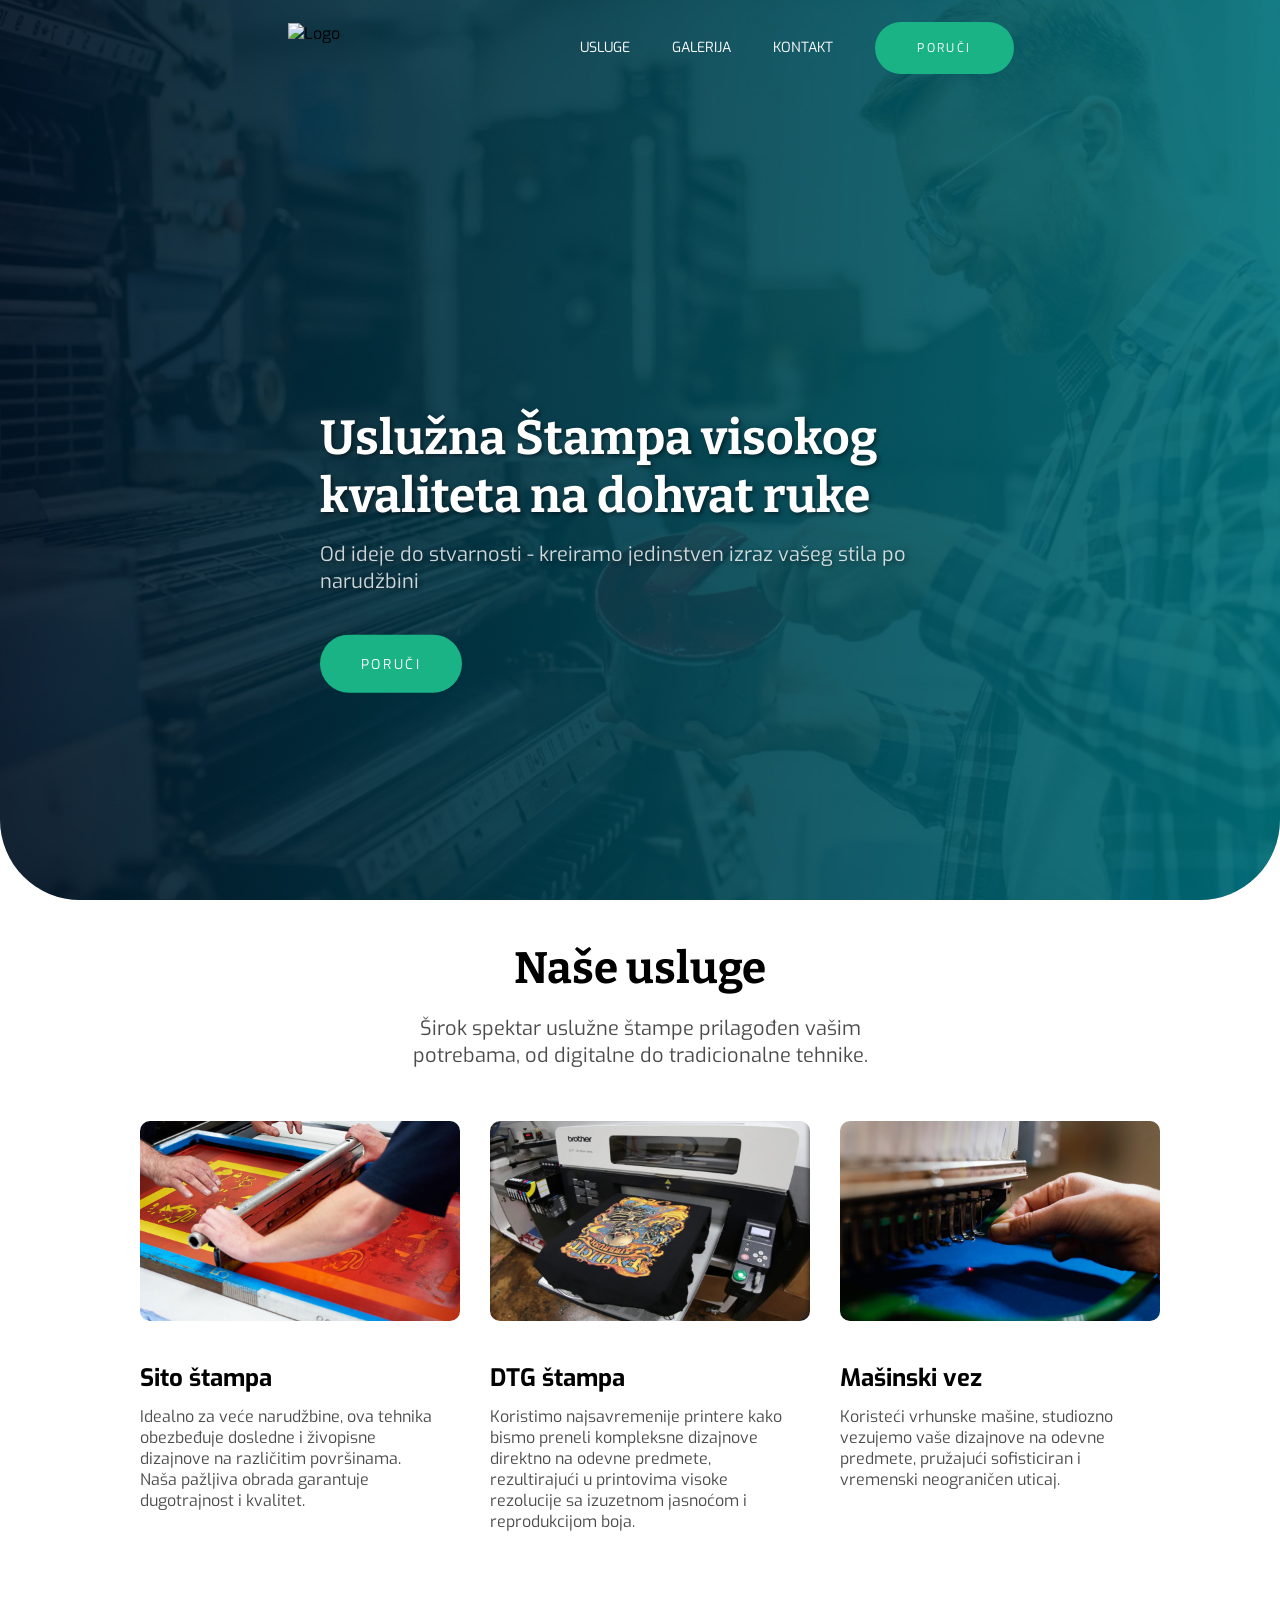
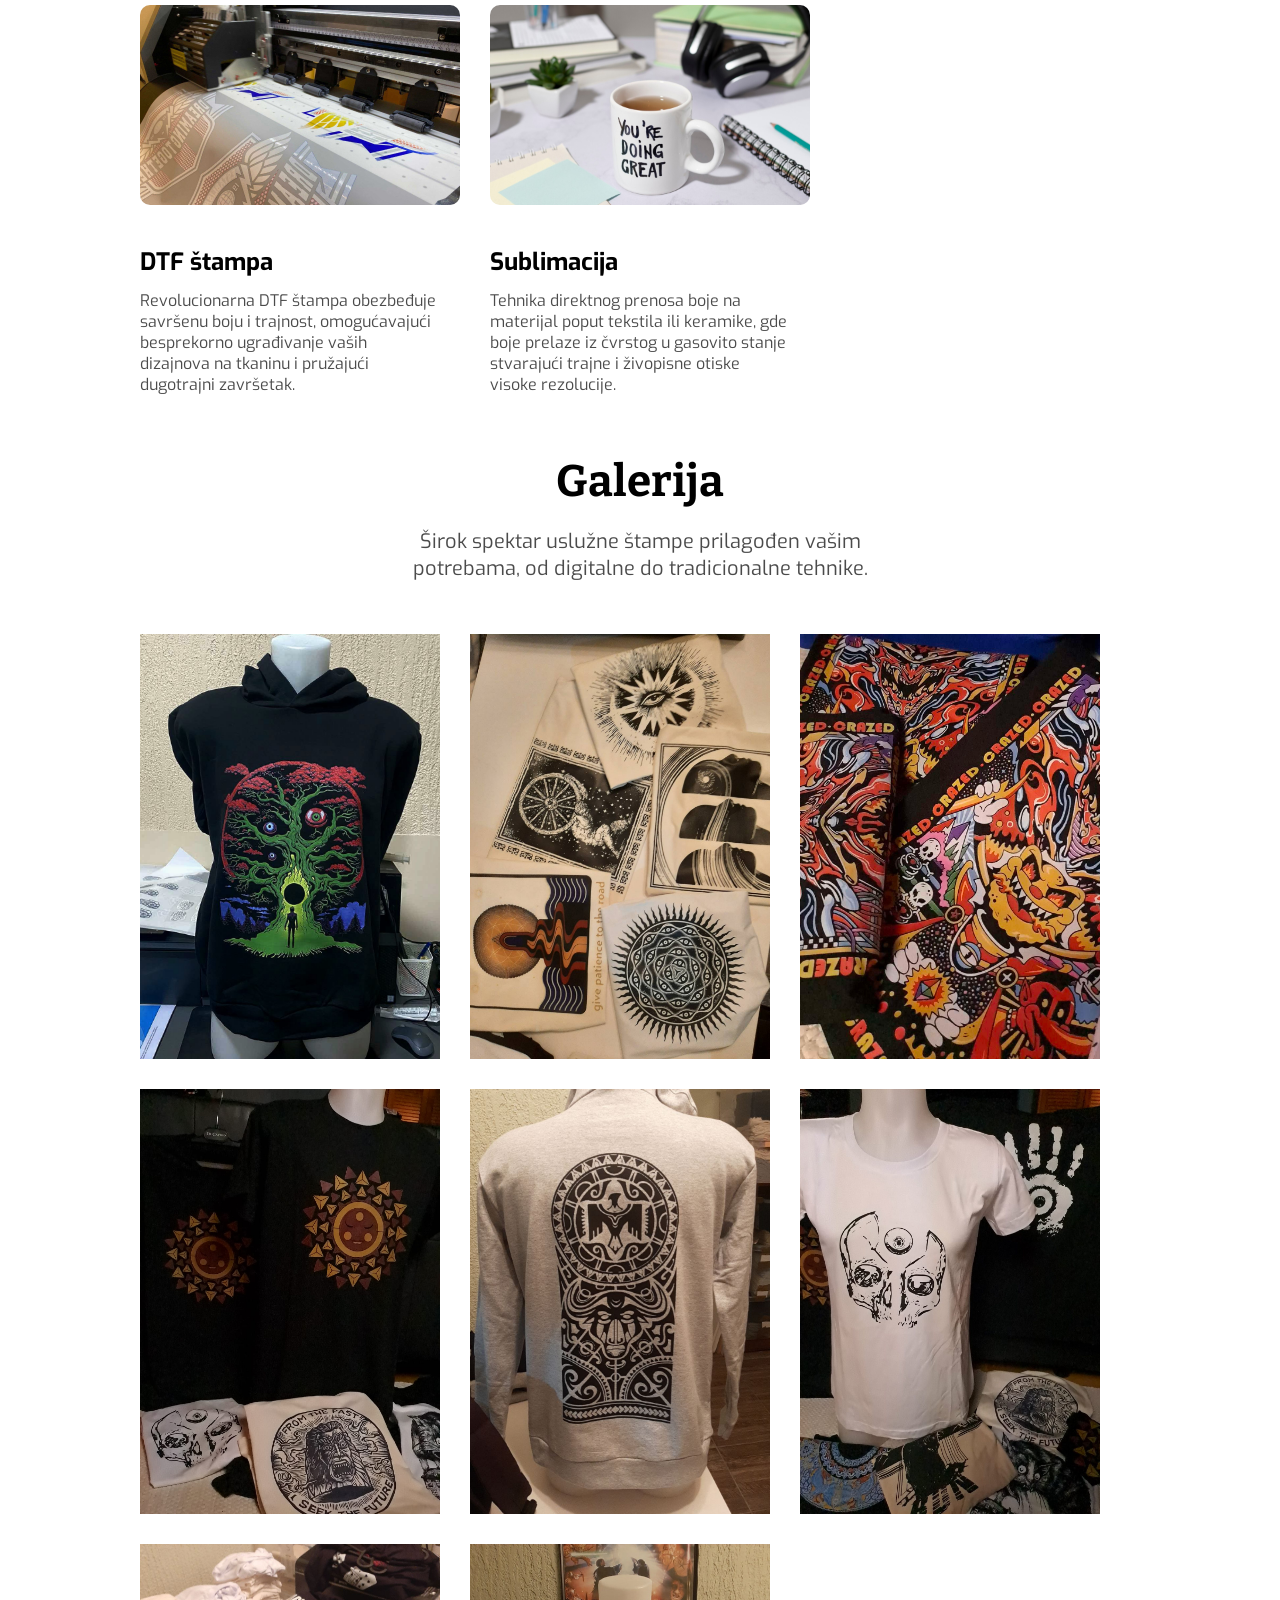
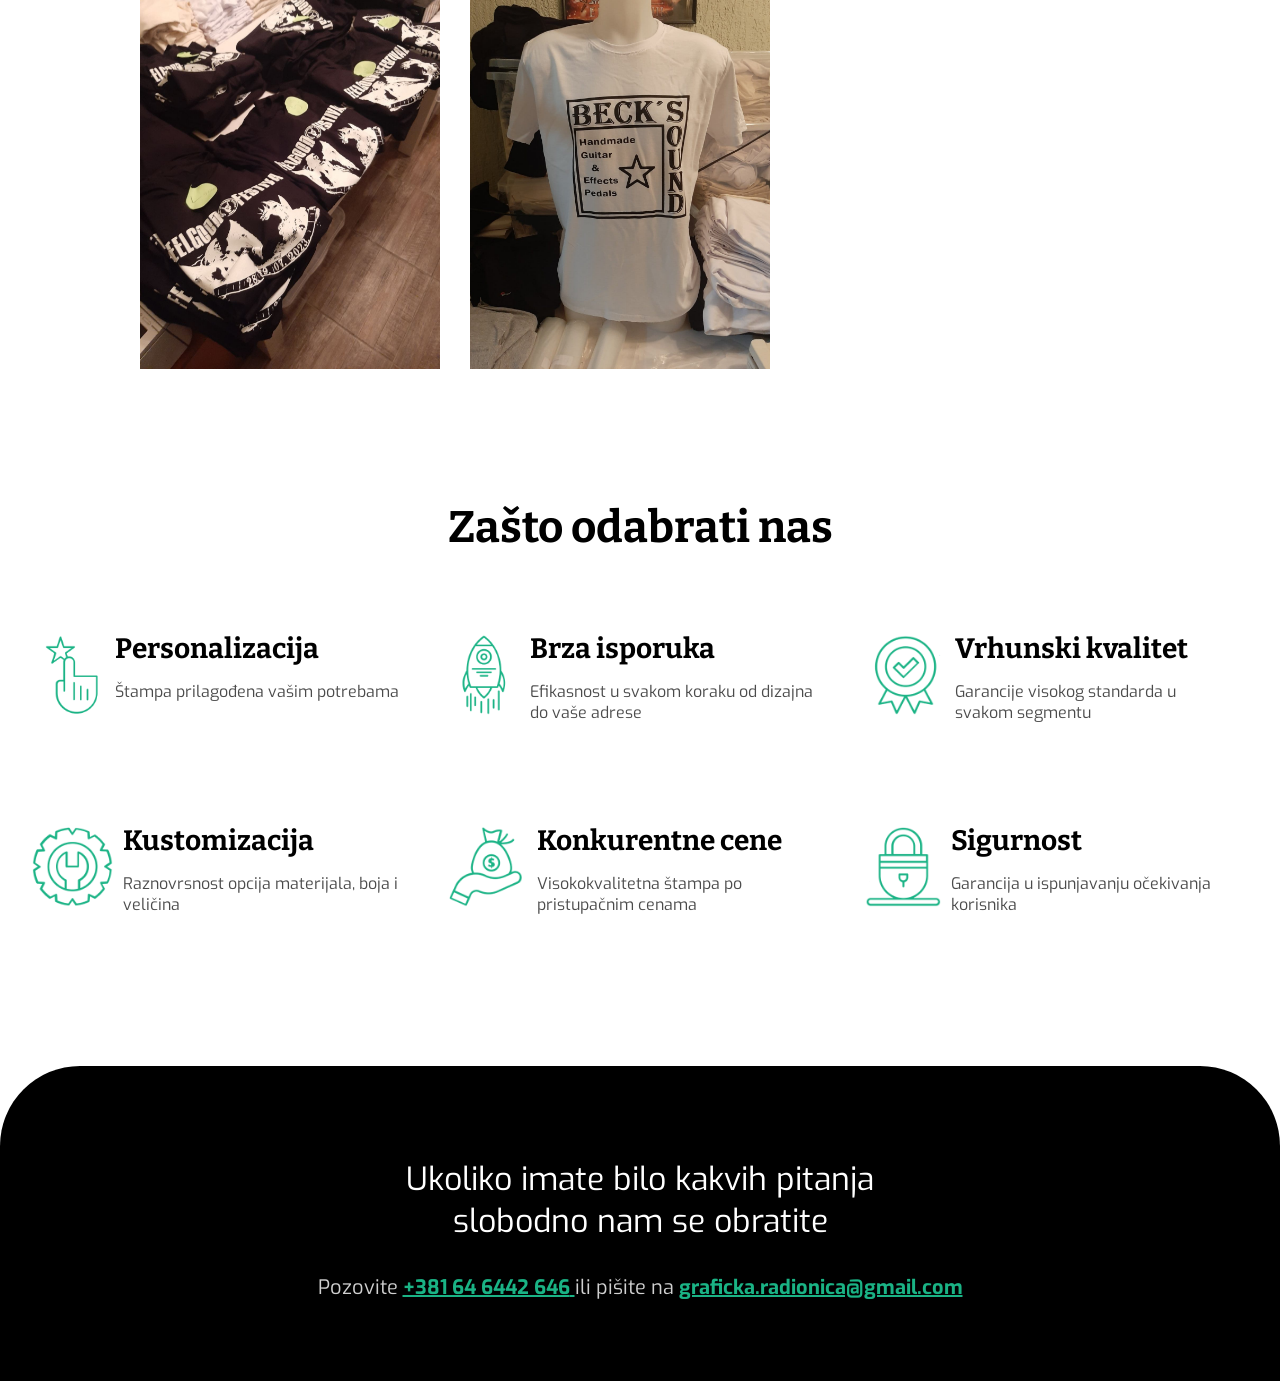
==== index.html @ eff54624 "Adjusted content a little bit" ====
<!DOCTYPE html>
<html lang="en">
  <head>
    <meta charset="UTF-8" />
    <meta name="viewport" content="width=device-width, initial-scale=1.0" />
    <link
      href="https://fonts.googleapis.com/css2?family=Exo:wght@400;600&display=swap"
      rel="stylesheet"
    />
    <link
      href="https://fonts.googleapis.com/css2?family=Bitter:wght@400;700&display=swap"
      rel="stylesheet"
    />
    <link rel="stylesheet" href="css/index-styles.css" />
    <title>Graficka Radionica</title>
  </head>
  <body>
    <!-- Navigation Bar -->
    <nav class="navbar">
      <img src="images/logo.png" alt="Logo" class="navbar-logo" />
      <div class="hamburger-menu">&#9776;</div>
      <div class="container">
        <div class="navbar-links">
          <a href="#usluge">USLUGE</a>
          <a href="#galerija">GALERIJA</a>
          <a href="#kontakt">KONTAKT</a>
          <a href="#poruci" class="order">PORUČI</a>
        </div>
      </div>
    </nav>

    <!-- Main Banner Section -->
    <section>
      <div class="container">
        <div class="background-content">
          <img
            src="images/Background.jpg"
            alt="Background"
            class="background"
          />
          <div class="text">
            <p>Uslužna Štampa visokog kvaliteta na dohvat ruke</p>
            <p>
              Od ideje do stvarnosti - kreiramo jedinstven izraz vašeg stila po
              narudžbini
            </p>
            <a href="#poruci" class="order">PORUČI</a>
          </div>
        </div>
      </div>
    </section>

    <!-- Services Section -->
    <section class="section">
      <div class="container">
        <h2 id="usluge">Naše usluge</h2>
        <p>
          Širok spektar uslužne štampe prilagođen vašim <br />
          potrebama, od digitalne do tradicionalne tehnike.
        </p>
        <div class="services-container">
          <!-- Service Items -->
          <div class="service-item">
            <img src="images/sito-stampa.jpg" alt="Sito štampa" />
            <h3>Sito štampa</h3>
            <p>
              Idealno za veće narudžbine, ova tehnika obezbeđuje dosledne i
              živopisne dizajnove na različitim površinama. Naša pažljiva obrada
              garantuje dugotrajnost i kvalitet.
            </p>
          </div>
          <div class="service-item">
            <img src="images/dtg-stampa.jpg" alt="DTG štampa" />
            <h3>DTG štampa</h3>
            <p>
              Koristimo najsavremenije printere kako bismo preneli kompleksne
              dizajnove direktno na odevne predmete, rezultirajući u printovima
              visoke rezolucije sa izuzetnom jasnoćom i reprodukcijom boja.
            </p>
          </div>
          <div class="service-item">
            <img src="images/masinski-vez.jpg" alt="Mašinski vez" />
            <h3>Mašinski vez</h3>
            <p>
              Koristeći vrhunske mašine, studiozno vezujemo vaše dizajnove na
              odevne predmete, pružajući sofisticiran i vremenski neograničen
              uticaj.
            </p>
          </div>
          <div class="service-item">
            <img src="images/dtf-stampa.jpg" alt="DTF štampa" />
            <h3>DTF štampa</h3>
            <p>
              Revolucionarna DTF štampa obezbeđuje savršenu boju i trajnost,
              omogućavajući besprekorno ugrađivanje vaših dizajnova na tkaninu i
              pružajući dugotrajni završetak.
            </p>
          </div>
          <div class="service-item">
            <img src="images/sublimacija.jpg" alt="Sublimacija" />
            <h3>Sublimacija</h3>
            <p>
              Tehnika direktnog prenosa boje na materijal poput tekstila ili
              keramike, gde boje prelaze iz čvrstog u gasovito stanje stvarajući
              trajne i živopisne otiske visoke rezolucije.
            </p>
          </div>
        </div>
      </div>
    </section>

    <!-- Gallery Section -->
    <section class="section">
      <div class="container">
        <h2 id="galerija">Galerija</h2>
        <p>
          Širok spektar uslužne štampe prilagođen vašim <br />
          potrebama, od digitalne do tradicionalne tehnike.
        </p>
      </div>
      <div class="gallery-grid">
        <!-- Gallery Images -->
        <img src="images/1.jpg" alt="Image 1" />
        <img src="images/2.jpg" alt="Image 2" />
        <img src="images/3.jpg" alt="Image 3" />
        <img src="images/4.jpg" alt="Image 4" />
        <img src="images/5.jpg" alt="Image 5" />
        <img src="images/6.jpg" alt="Image 6" />
        <img src="images/7.jpg" alt="Image 7" />
        <img src="images/8.jpg" alt="Image 8" />
      </div>
    </section>

    <!-- Features Section -->
    <section class="section">
      <div class="container">
        <h2 class="title">Zašto odabrati nas</h2>
      </div>
      <div class="features-container">
        <!-- Feature Items -->
        <div class="feature">
          <img
            src="images/mask-group-5.png"
            alt="Feature Image"
            class="feature-image"
          />
          <div class="feature-text">
            <h3>Personalizacija</h3>
            <p>Štampa prilagođena vašim potrebama</p>
          </div>
        </div>
        <div class="feature">
          <img
            src="images/mask-group-4.png"
            alt="Feature Image"
            class="feature-image"
          />
          <div class="feature-text">
            <h3>Brza isporuka</h3>
            <p>Efikasnost u svakom koraku od dizajna do vaše adrese</p>
          </div>
        </div>
        <div class="feature">
          <img
            src="images/mask-group-3.png"
            alt="Feature Image"
            class="feature-image"
          />
          <div class="feature-text">
            <h3>Vrhunski kvalitet</h3>
            <p>Garancije visokog standarda u svakom segmentu</p>
          </div>
        </div>
      </div>
      <div class="features-container">
        <div class="feature">
          <img
            src="images/mask-group-2.png"
            alt="Feature Image"
            class="feature-image"
          />
          <div class="feature-text">
            <h3>Kustomizacija</h3>
            <p>Raznovrsnost opcija materijala, boja i veličina</p>
          </div>
        </div>
        <div class="feature">
          <img
            src="images/mask-group-1.png"
            alt="Feature Image"
            class="feature-image"
          />
          <div class="feature-text">
            <h3>Konkurentne cene</h3>
            <p>Visokokvalitetna štampa po pristupačnim cenama</p>
          </div>
        </div>
        <div class="feature">
          <img
            src="images/mask-group.png"
            alt="Feature Image"
            class="feature-image"
          />
          <div class="feature-text">
            <h3>Sigurnost</h3>
            <p>Garancija u ispunjavanju očekivanja korisnika</p>
          </div>
        </div>
      </div>
    </section>

    <!-- Footer Section -->
    <footer class="footer" id="poruci">
      <div class="container">
        <p>Ukoliko imate bilo kakvih pitanja<br />slobodno nam se obratite</p>
        <p id="kontakt">
          Pozovite
          <a href="tel:+381646442646" class="btn rounded-0 bg-red">
            <i
              class="fa-sharp fa-solid fa-square-phone-flip fa-lg me-0 me-sm-2"
            ></i>
            <span class="d-none d-sm-inline">+381 64 6442 646</span> </a
          >ili pišite na
          <a href="mailto:graficka.radionica@gmail.com"
            >graficka.radionica@gmail.com</a
          >
        </p>
      </div>
    </footer>
    <script src="js/index.js"></script>
  </body>
</html>
---- css/index-styles.css ----
/* Base Styles */
body,
html {
  font-family: "Exo";
  margin: 0;
  padding: 0;
  width: 100%;
  height: 100%;
}

/* Background Styles */
.background {
  object-fit: cover;
  height: 100vh;
  width: 100%;
  border-bottom-left-radius: 5em;
  border-bottom-right-radius: 5em;
}

/* Navbar Styles */
.navbar {
  display: flex;
  justify-content: space-between;
  align-items: center;
  position: absolute;
  left: 22.5%;
  top: 1.5%;
  width: 55%;
  z-index: 10;
}

.navbar-logo {
  height: 50px;
  filter: none;
}

/* Navbar Links Styles */
.navbar-links {
  display: flex;
}

.navbar a,
.text a {
  font-size: 14px;
  margin: 0.75em;
  color: #fff;
  text-align: center;
  padding: 1em 0.75em;
  text-decoration: none;
}

.navbar a:hover {
  color: #1ab385;
}

/* Order Button Styles */
.navbar a.order,
.text a.order {
  margin: auto;
  margin-left: 5%;
  font-size: 12px;
  border-radius: 3em;
  background-color: #1ab385;
  padding: 1.5em 3.5em;
  letter-spacing: 0.2em;
}

.navbar a.order:hover,
.text a.order:hover {
  color: #fff;
  background-color: rgba(50, 50, 50, 1);
}

/* Hamburger Menu Styles */
.hamburger-menu {
  display: none;
  cursor: pointer;
  font-size: 24px;
  color: #1ab385;
}

/* Background Text Styles */
.background-content .text {
  max-width: 600px;
}

.text {
  font-family: "Bitter";
  position: absolute;
  color: #fff;
  left: 25%;
  top: 58.5%;
  transform: translateY(-50%);
}

.text p {
  color: #fff;
  text-shadow: 2px 2px 4px rgba(0, 0, 0, 0.5);
}

.text p:nth-of-type(1) {
  font-size: 4em;
  font-weight: 700;
  margin-bottom: 16px;
}

.text p:nth-of-type(2) {
  font-family: "Exo";
  font-size: 28px;
  color: #fff;
  opacity: 0.8;
  margin-top: 0;
}

.text a.order {
  display: inline-block;
  font-family: "Exo";
  margin-top: 1.5em;
  margin-left: 0em;
  font-size: 13.5px;
  padding: 1.5em 3em;
}

/* Service Section Styles */
.section {
  text-align: center;
  background-color: #ffffff;
  color: #000;
}

.section h2 {
  font-family: "Bitter";
  font-size: 44px;
  margin-bottom: 0;
}

.section p {
  padding-bottom: 2.5%;
  font-size: 20px;
  opacity: 0.7;
}

.services-container {
  max-width: 1000px;
  display: flex;
  flex-wrap: wrap;
  gap: 50px;
  margin: auto;
}

.service-item {
  width: 300px;
  text-align: start;
}

.service-item img {
  width: 320px;
  height: 200px;
  object-fit: cover;
  border-radius: 10px;
}

.service-item h3 {
  font-size: 24px;
  margin-top: 1.5em;
  margin-bottom: 0.5em;
}

.service-item p {
  font-size: 16px;
  margin-top: 0.5em;
}

/* Gallery Section Styles */
.gallery-grid {
  display: flex;
  flex-wrap: wrap;
  margin: auto;
  gap: 30px;
  margin-top: 20px;
  max-width: 1000px;
}

.gallery-grid img {
  width: 300px;
  height: 425px;
  object-fit: cover;
}

/* Features Container Styles */
.features-container,
.additional-features-container {
  display: flex;
  justify-content: center;
  margin: auto;
  gap: 50px;
  margin-top: 50px;
  max-width: 1200px;
}

.feature {
  flex-basis: 50%;
  display: flex;
  text-align: start;
}

.feature-image {
  margin: auto;
  height: 80px;
  margin-right: 10px;
}

.feature h3 {
  font-family: "Bitter";
  font-size: 28px;
  margin-bottom: 0;
}

.feature p {
  font-size: 16px;
}

.container .title {
  margin-top: 3em;
  margin-bottom: 1em;
}

/* Footer Styles */
.footer {
  width: 100%;
  height: 35vh;
  background-color: #000;
  color: #fff;
  border-top-left-radius: 5em;
  border-top-right-radius: 5em;
  display: flex;
  align-items: center;
  justify-content: center;
  margin-top: 10%;
}

.footer .container {
  text-align: center;
}

.footer p:first-child {
  font-size: 32px;
  color: #fff;
  margin-bottom: 1em;
}

.footer p:nth-child(2) {
  font-size: 20px;
  color: #d0d0d0;
}

.footer a {
  font-weight: 700;
  color: #1ab385;
}

.footer .phone-number {
  font-weight: 700;
  color: #1ab385;
  text-decoration: underline;
}

/* Responsive Styles */
@media (max-width: 1300px) {
  .text p:nth-of-type(1) {
    font-size: 3em;
  }

  .text p:nth-of-type(2) {
    font-size: 20px;
  }

  .features-container,
  .additional-features-container {
    margin-left: 2em;
  }
}

@media (max-width: 1050px) {
  .services-container {
    justify-content: center;
  }

  .gallery-grid {
    justify-content: center;
  }
}

@media (max-width: 1000px) {
  .background-content .text {
    max-width: 450px;
  }

  .text {
    left: 10%;
    top: 58.5%;
    transform: translateY(-50%);
  }

  .text p:nth-of-type(1) {
    font-size: 3em;
  }

  .text p:nth-of-type(2) {
    font-size: 22px;
  }

  .text a.order {
    padding: 1.25em 2.5em;
  }

  .hamburger-menu {
    display: block;
    font-size: 18px;
    font-weight: 700;
    margin-right: 1%;
  }

  .navbar {
    width: 100%;
    left: 0;
    top: 2%;
  }

  .navbar .container {
    display: none;
    position: absolute;
    border-radius: 5em;
    width: 100%;
    top: 85px;
    left: 0;
    background-color: rgba(255, 255, 255, 0.1);
    min-height: 100px;
  }

  .navbar-links a {
    margin-top: 2em;
    flex: 1;
  }

  .navbar-logo {
    margin-left: 1%;
  }

  .navbar a.order {
    margin-top: 2em;
    margin-right: 5em;
    padding: 1.5em 0em;
  }

  .features-container,
  .additional-features-container {
    flex-direction: column;
    align-items: start;
    width: 90%;
  }

  .feature {
    flex-basis: 100%;
    max-width: 100%;
  }

  .feature-image {
    margin-right: 15px;
  }
}

@media (max-width: 600px) {
  .navbar-links {
    flex-direction: column;
    align-items: center;
  }

  .navbar-links a {
    margin: 0.25em 0;
    width: 100%;
  }

  .navbar a.order {
    margin-top: 1em;
    width: auto;
    margin-left: 4.75em;
    padding: 1em 2em;
    margin-bottom: 1em;
  }
}

@media (max-width: 500px) {
  .background-content .text {
    width: 90%;
    left: 5%;
    text-align: center;
  }

  .additional-features-container {
    margin-top: 2em;
  }

  .feature {
    margin-left: 10px;
  }

  .text p:nth-of-type(1) {
    font-size: 2em;
  }

  .text p:nth-of-type(2) {
    font-size: 18px;
  }

  .text a.order {
    width: 50%;
  }

  .container h2 {
    font-size: 32px;
  }

  .container p {
    font-size: 18px;
  }

  .background-content a.order {
    padding: 1em 1em;
  }

  .section p {
    font-size: 16px;
  }

  .service-item {
    width: 90%;
    margin: auto;
  }

  .service-item img {
    width: 100%;
    height: auto;
  }

  .footer p:first-child {
    font-size: 24px;
  }

  .footer p:nth-child(2) {
    font-size: 18px;
  }
}

@media (max-width: 380px) {
  .text {
    margin-top: 5em;
    font-size: 14px;
  }

  .navbar-links a {
    font-size: 12px;
  }

  .navbar-links a.order {
    font-size: 11px;
  }

  .footer p:first-child {
    font-size: 20px;
  }

  .footer p:nth-child(2) {
    font-size: 16px;
  }
}
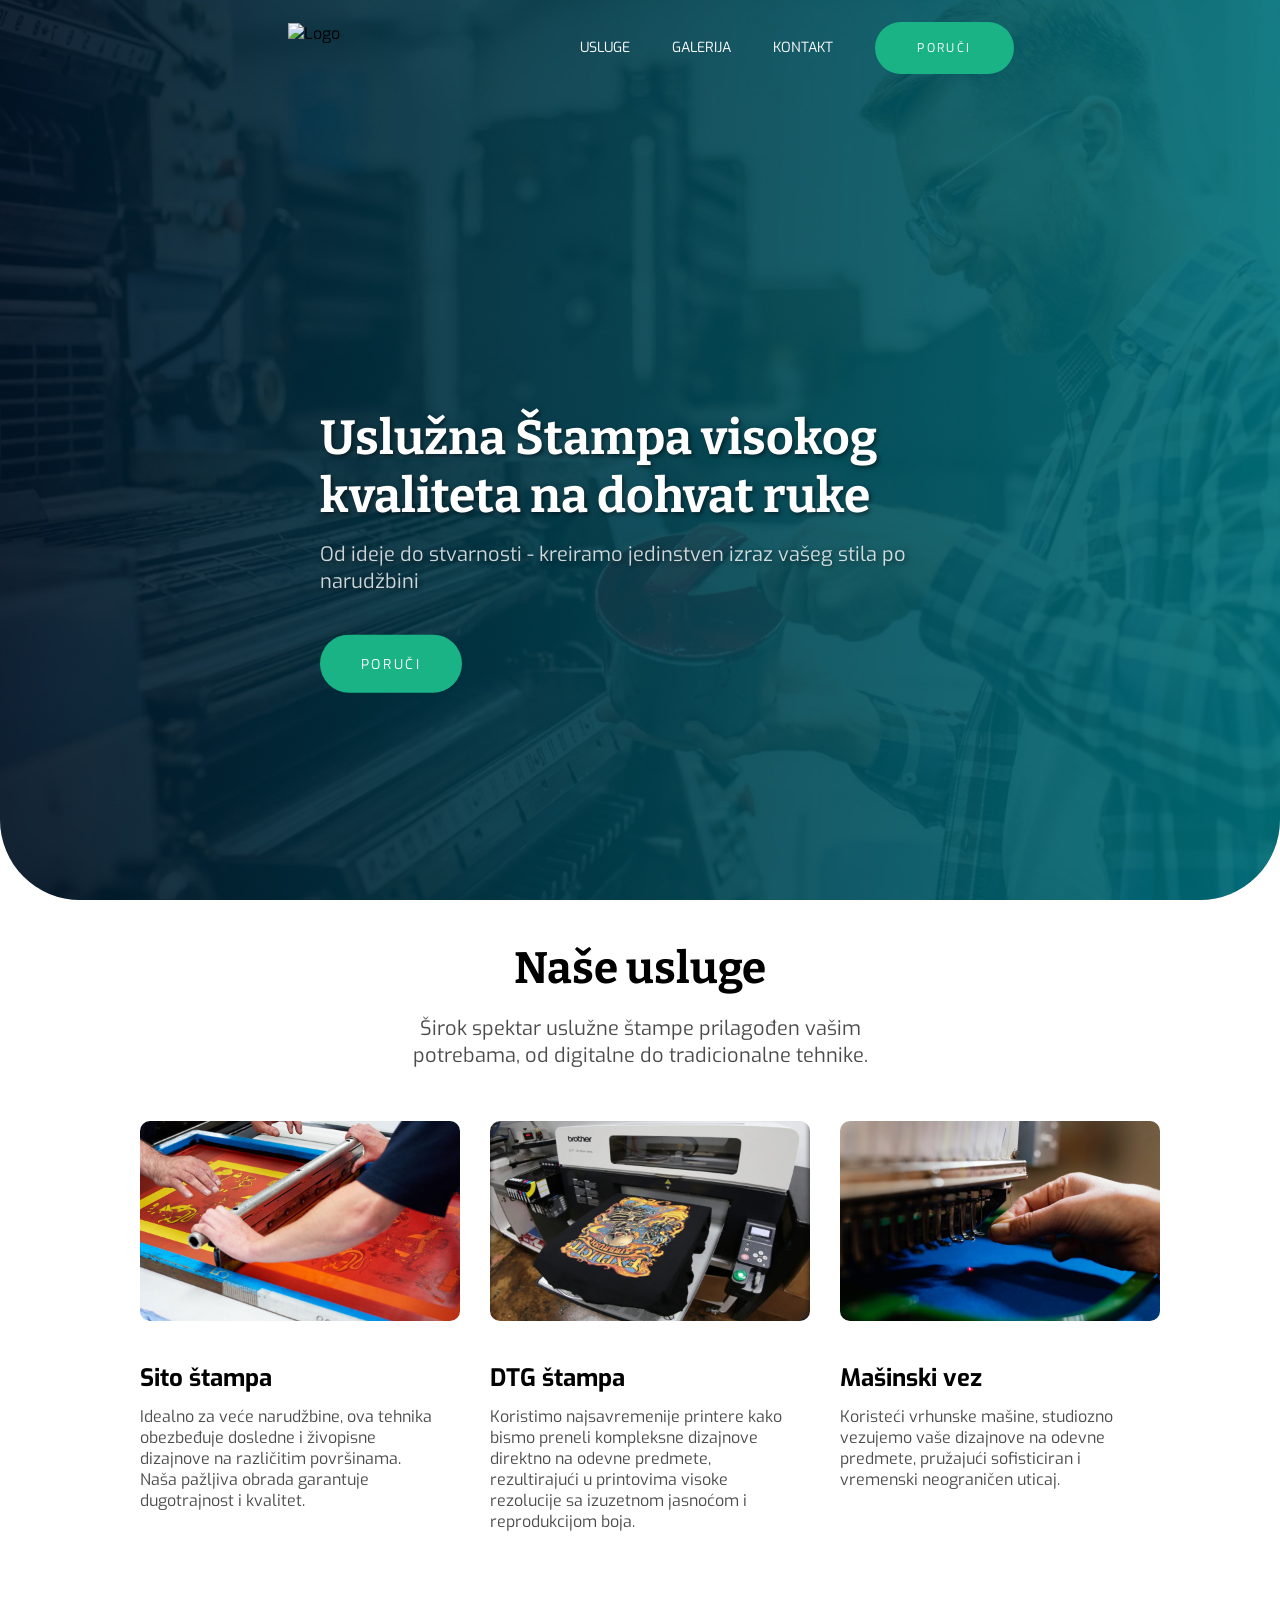
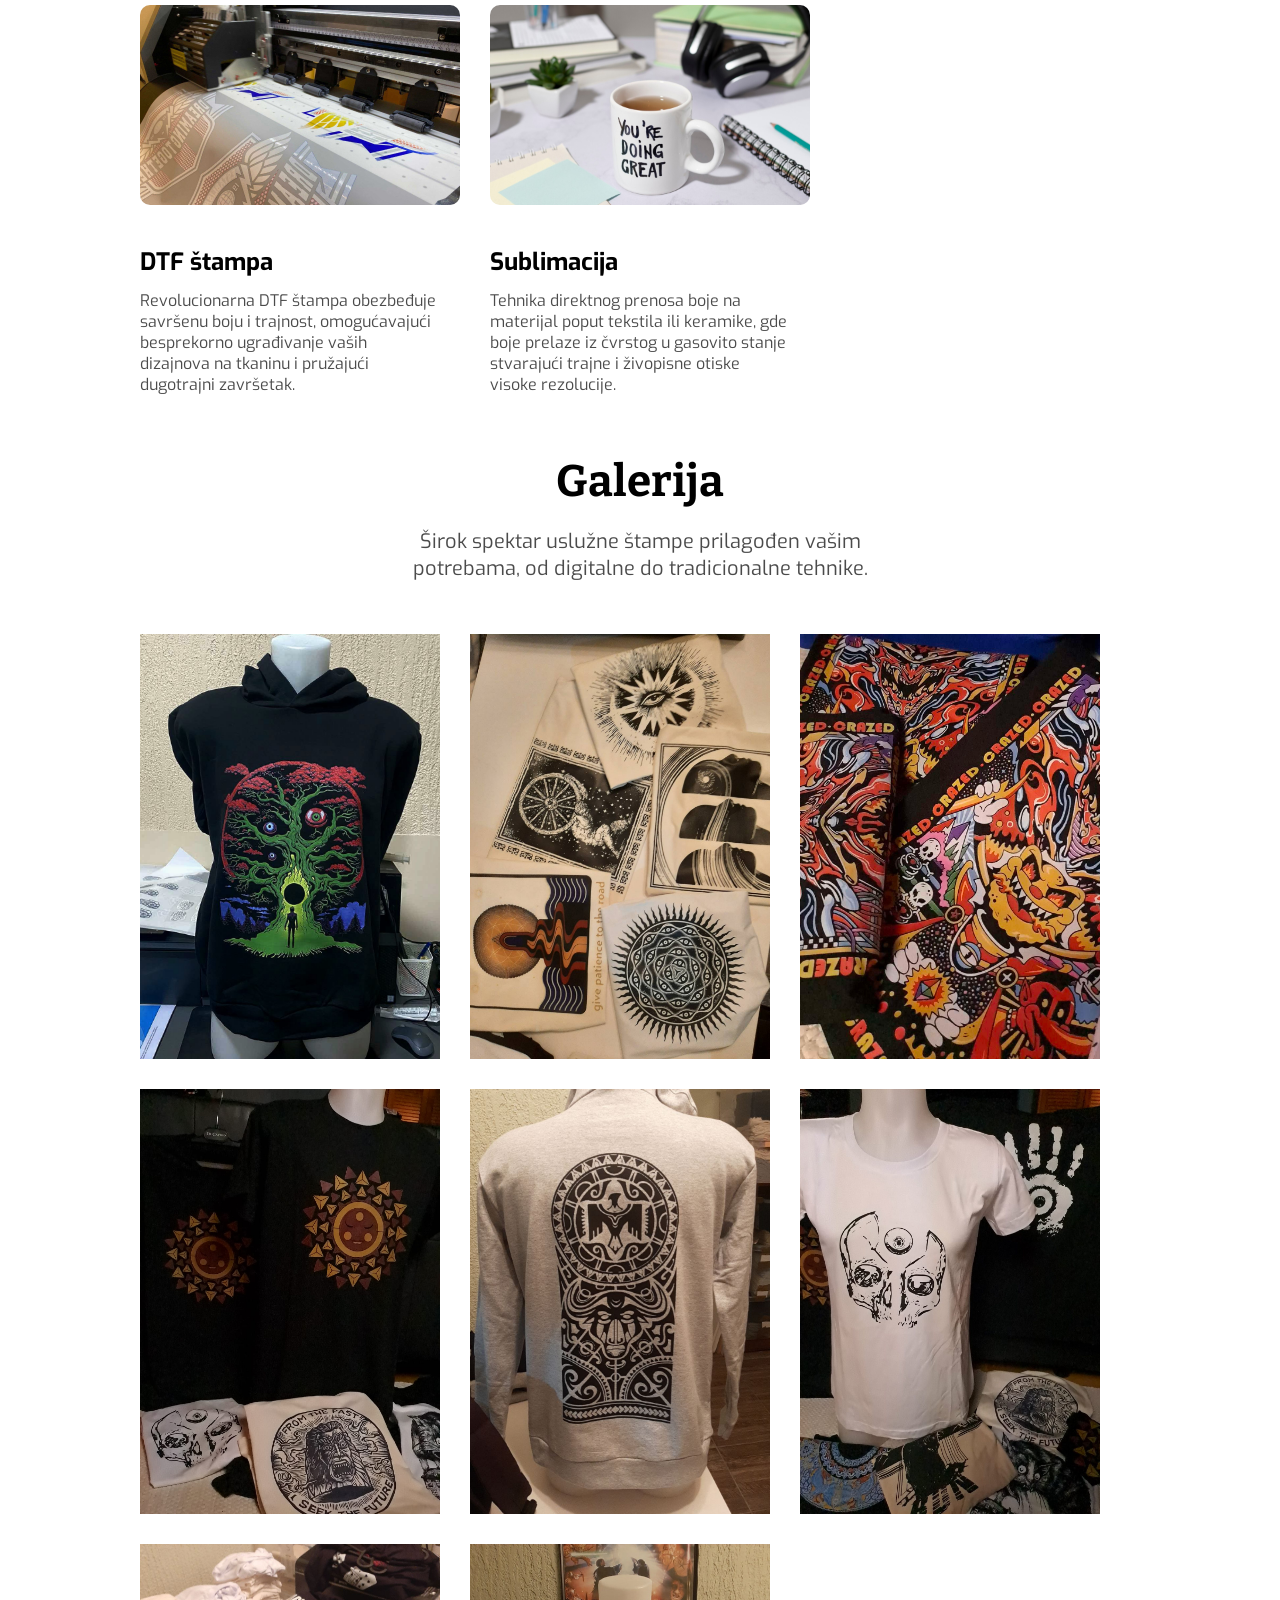
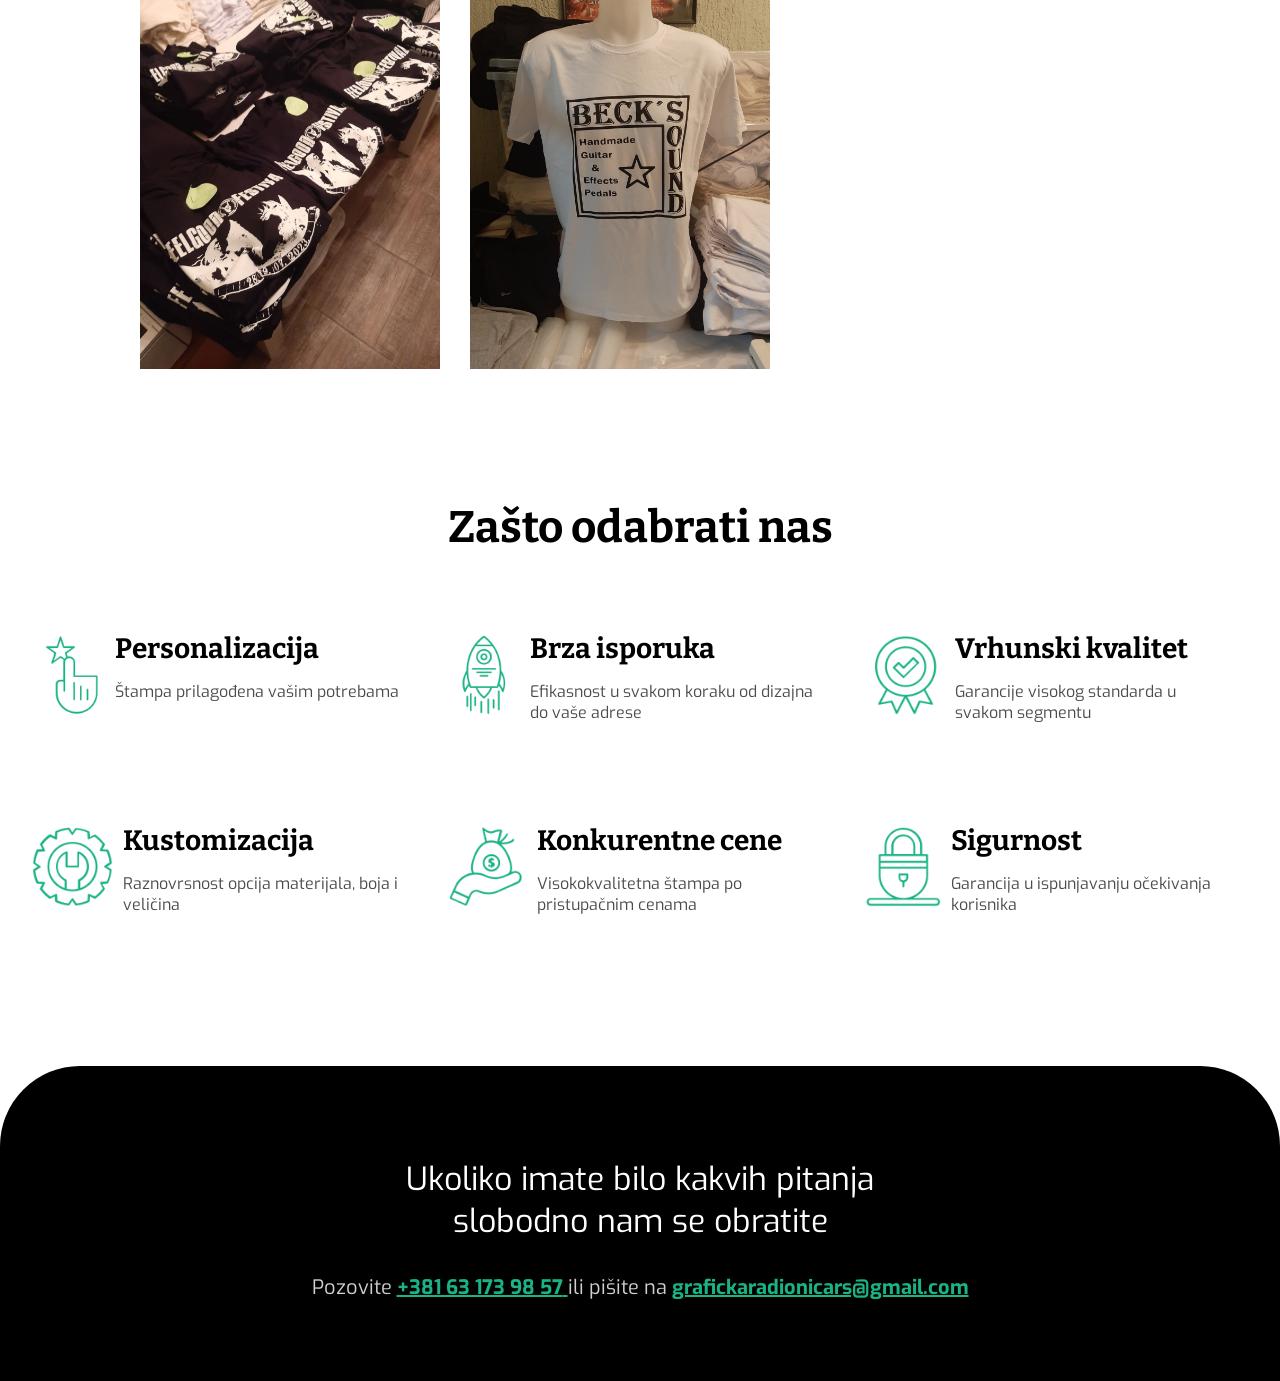
==== commit 57df73ca: "Updated phone number and email" ====
--- a/index.html
+++ b/index.html
@@ -215,18 +215,15 @@
         <p>Ukoliko imate bilo kakvih pitanja<br />slobodno nam se obratite</p>
         <p id="kontakt">
           Pozovite
-          <a href="tel:+381646442646" class="btn rounded-0 bg-red">
-            <i
-              class="fa-sharp fa-solid fa-square-phone-flip fa-lg me-0 me-sm-2"
-            ></i>
-            <span class="d-none d-sm-inline">+381 64 6442 646</span> </a
-          >ili pišite na
-          <a href="mailto:graficka.radionica@gmail.com"
-            >graficka.radionica@gmail.com</a
-          >
+          <a href="tel:+381631739857" class="btn rounded-0 bg-red">
+            <i class="fa-sharp fa-solid fa-square-phone-flip fa-lg me-0 me-sm-2"></i>
+            <span class="d-none d-sm-inline">+381 63 173 98 57</span>
+          </a>
+          ili pišite na
+          <a href="mailto:grafickaradionicars@gmail.com">grafickaradionicars@gmail.com</a>
         </p>
       </div>
     </footer>
     <script src="js/index.js"></script>
   </body>
-</html>
+</html>
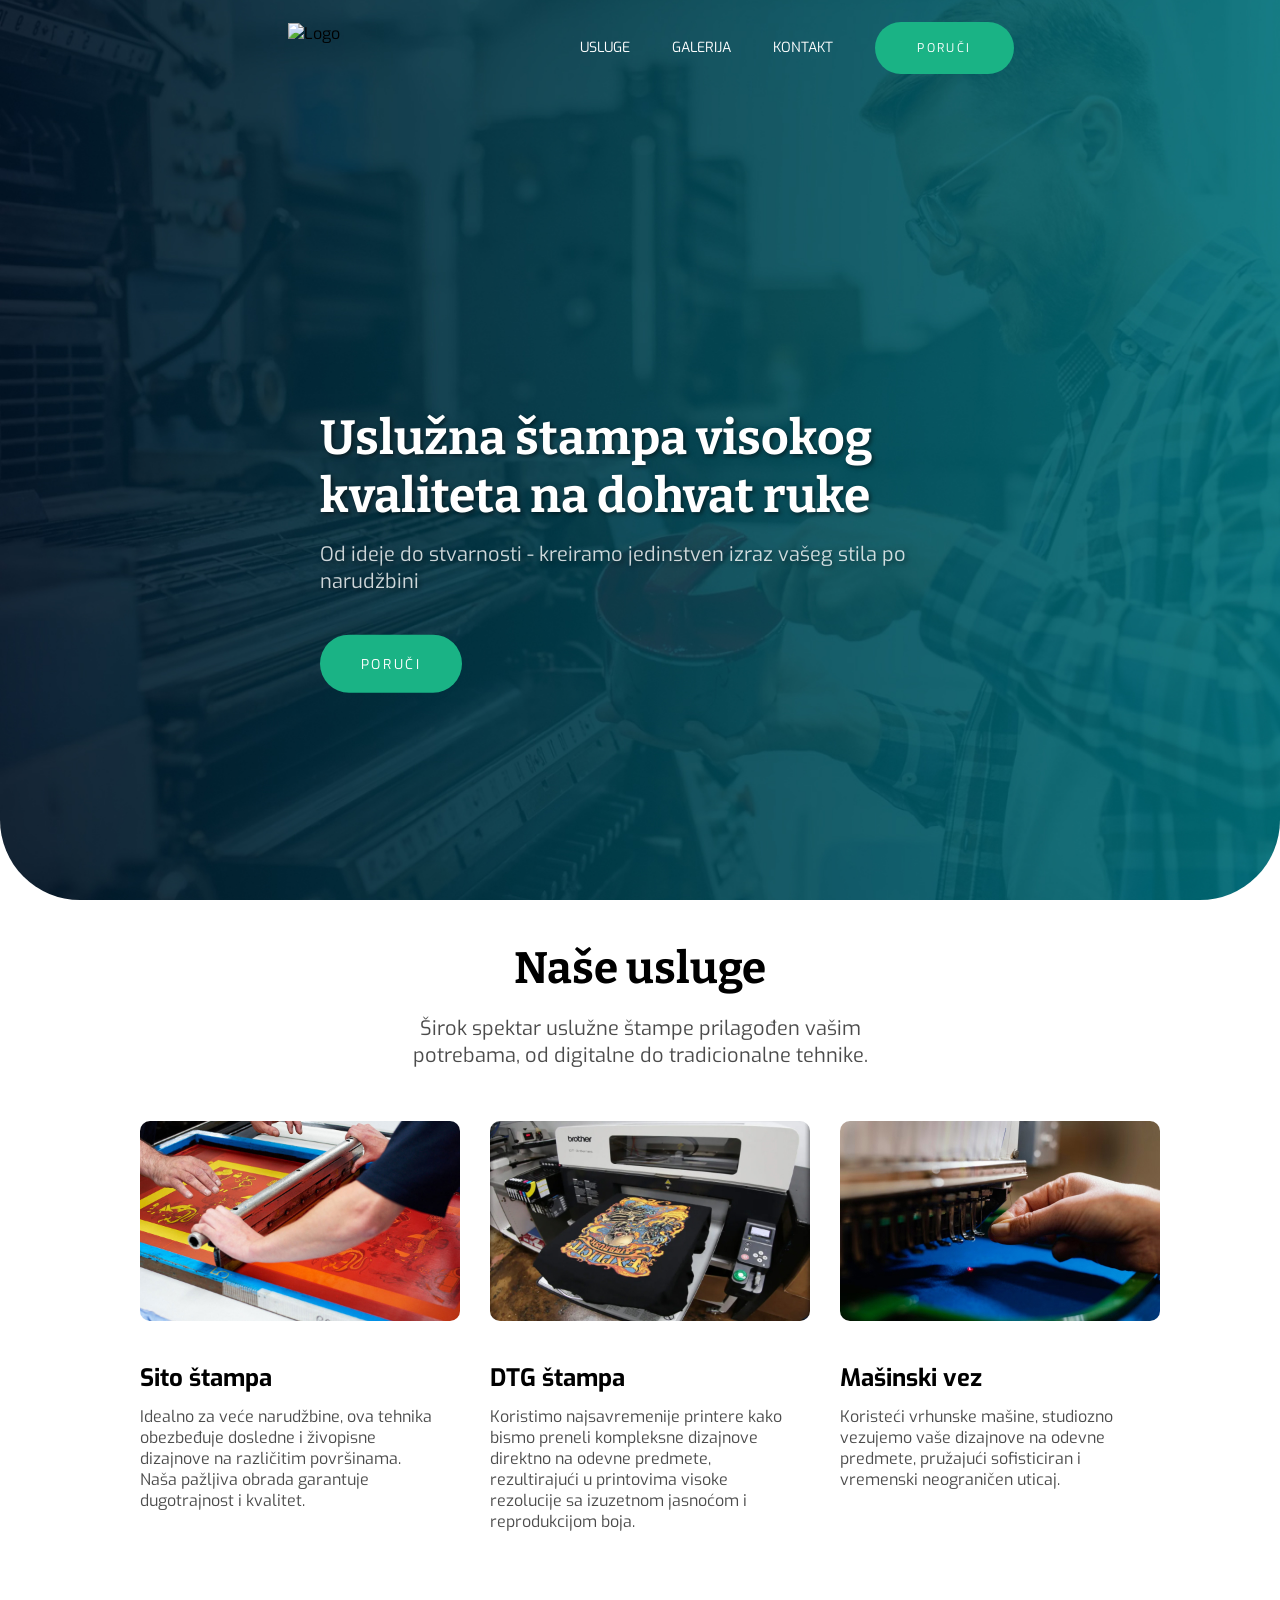
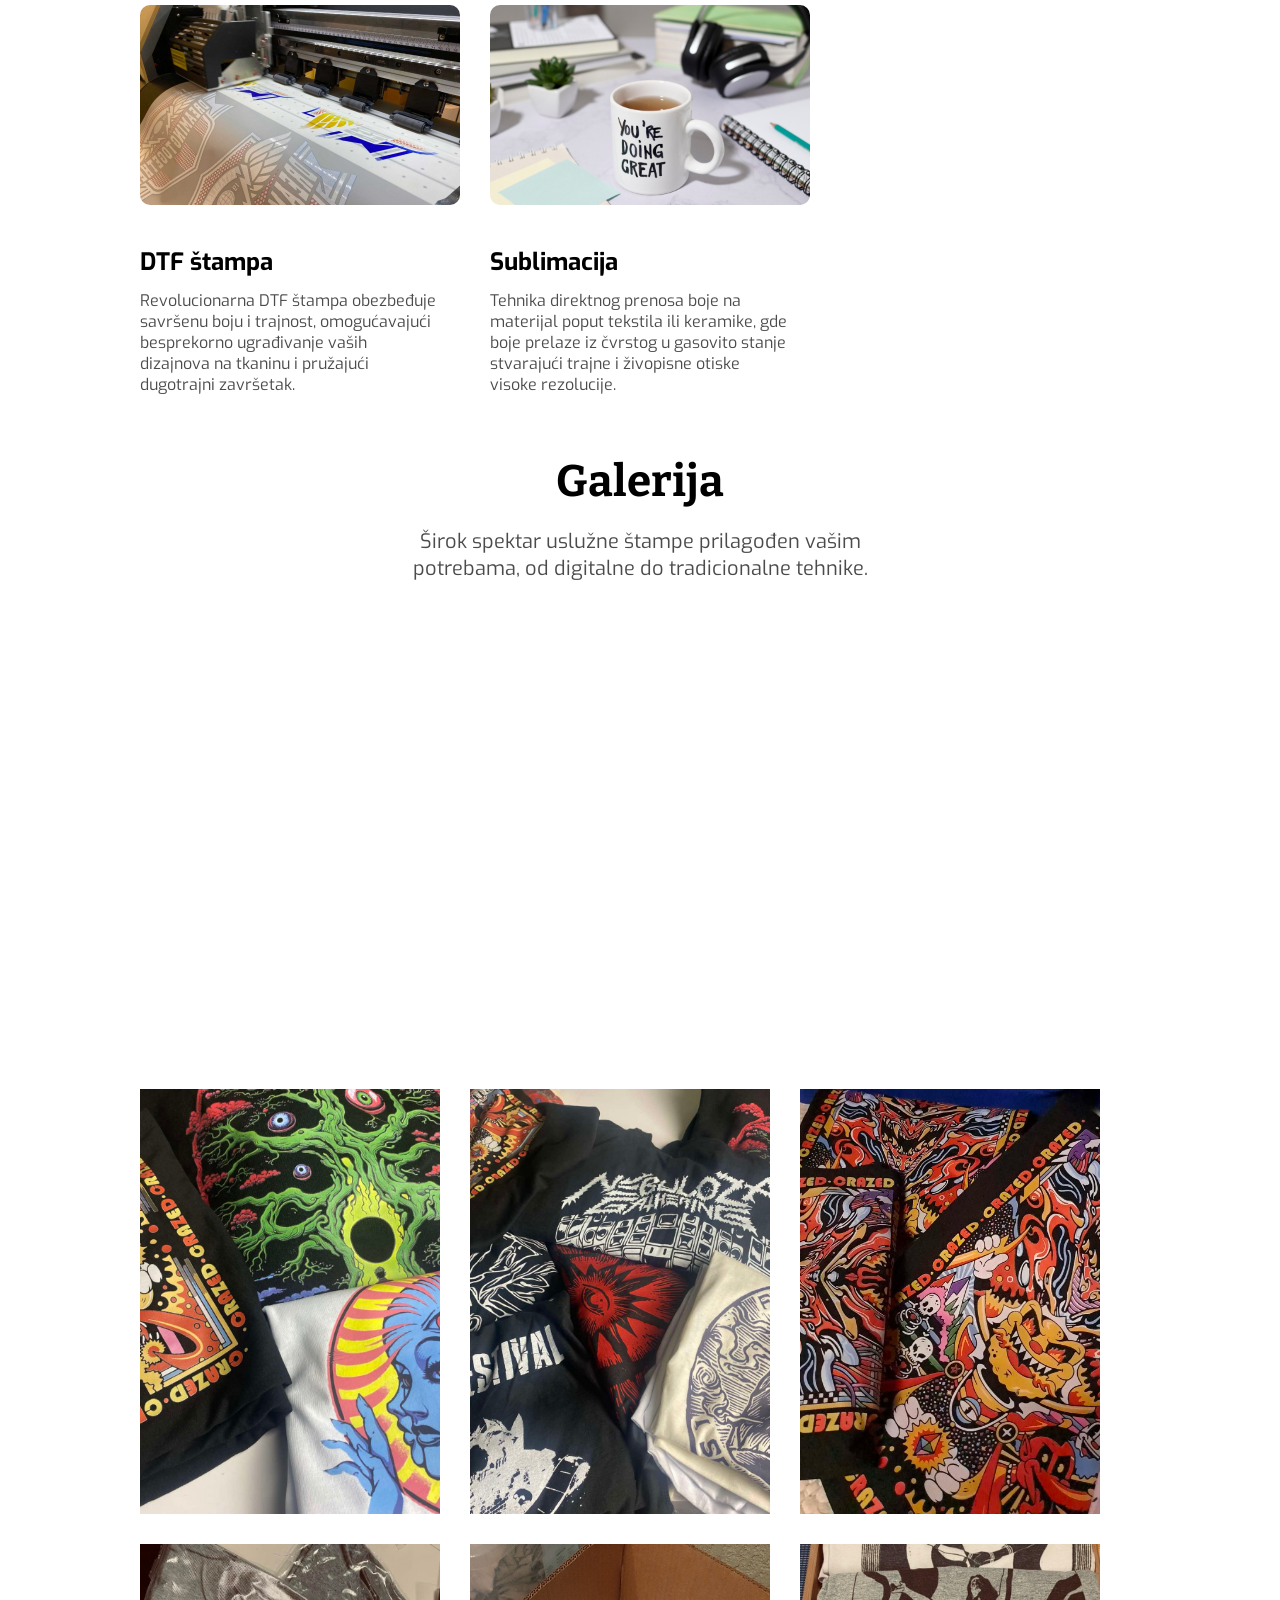
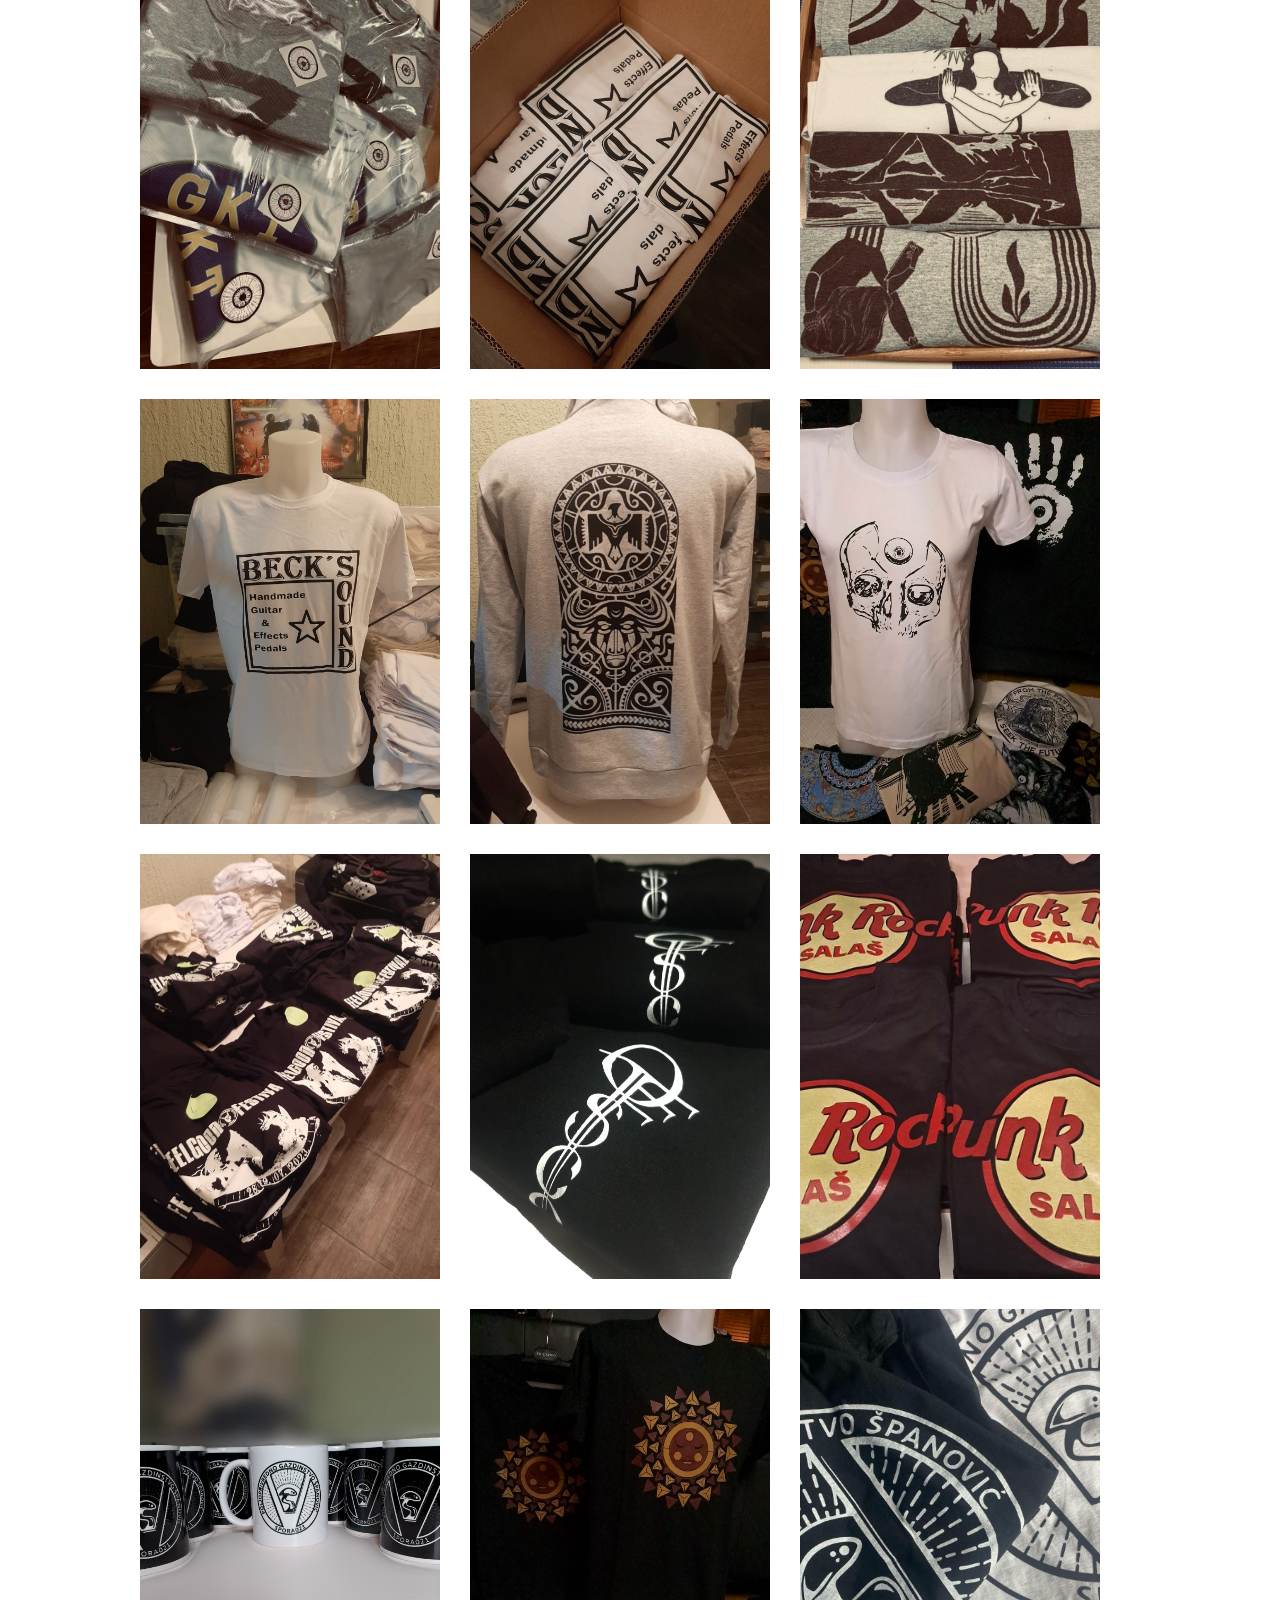
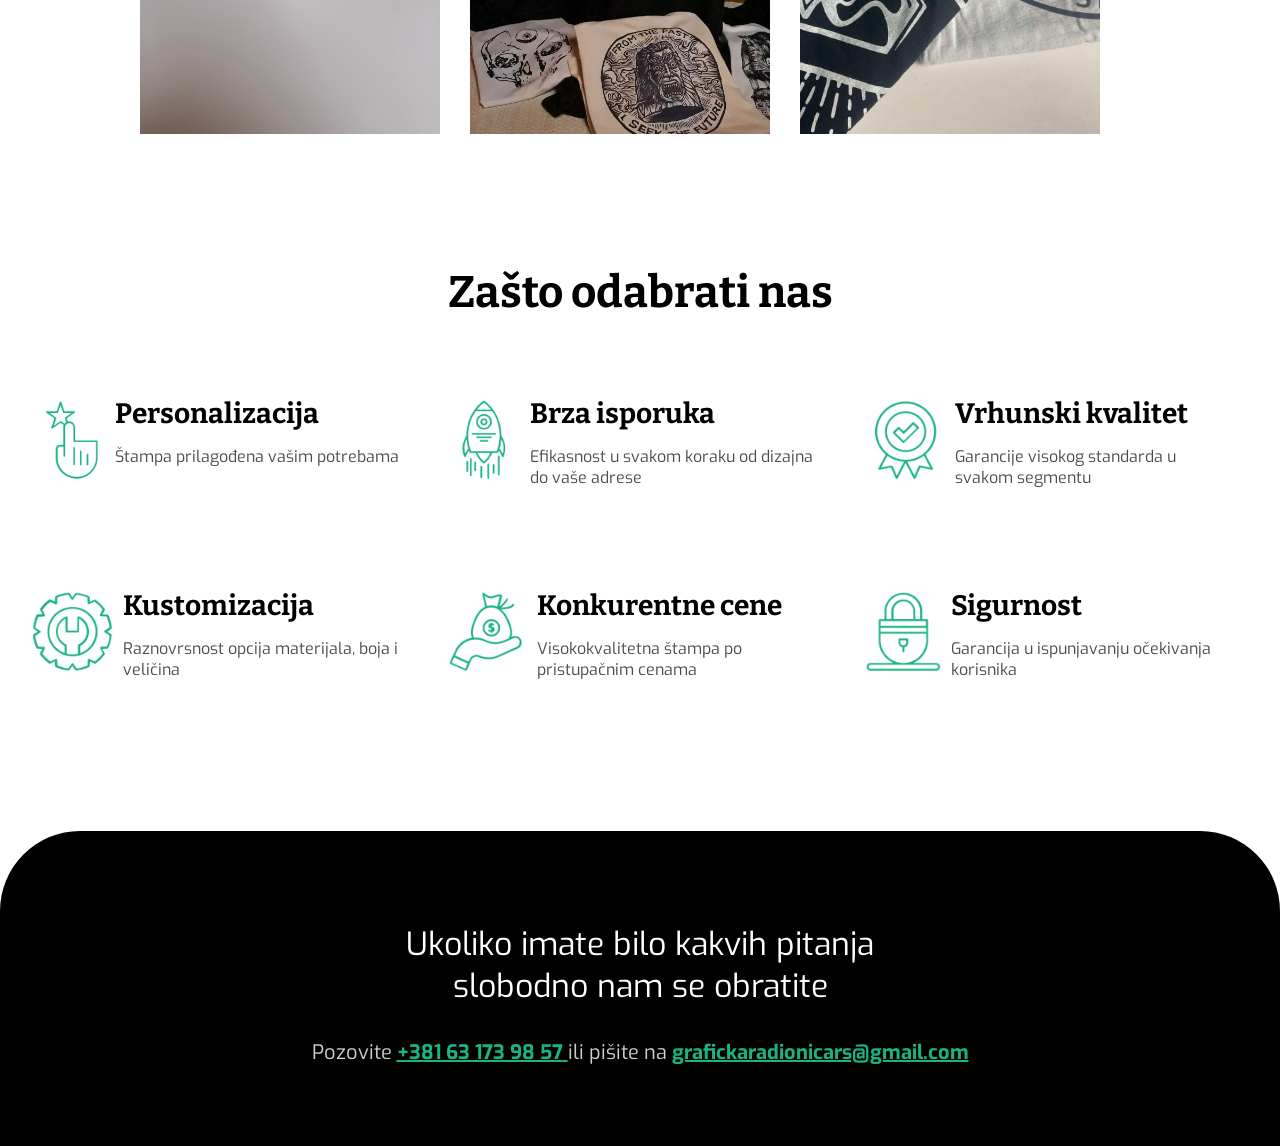
==== commit 0e34c0b7: "Added videos" ====
--- a/index.html
+++ b/index.html
@@ -3,6 +3,9 @@
   <head>
     <meta charset="UTF-8" />
     <meta name="viewport" content="width=device-width, initial-scale=1.0" />
+
+    <link rel="icon" type="image/x-icon" href="./images/favicon.png">
+
     <link
       href="https://fonts.googleapis.com/css2?family=Exo:wght@400;600&display=swap"
       rel="stylesheet"
@@ -15,7 +18,6 @@
     <title>Graficka Radionica</title>
   </head>
   <body>
-    <!-- Navigation Bar -->
     <nav class="navbar">
       <img src="images/logo.png" alt="Logo" class="navbar-logo" />
       <div class="hamburger-menu">&#9776;</div>
@@ -29,7 +31,6 @@
       </div>
     </nav>
 
-    <!-- Main Banner Section -->
     <section>
       <div class="container">
         <div class="background-content">
@@ -39,7 +40,7 @@
             class="background"
           />
           <div class="text">
-            <p>Uslužna Štampa visokog kvaliteta na dohvat ruke</p>
+            <p>Uslužna štampa visokog kvaliteta na dohvat ruke</p>
             <p>
               Od ideje do stvarnosti - kreiramo jedinstven izraz vašeg stila po
               narudžbini
@@ -50,55 +51,69 @@
       </div>
     </section>
 
-    <!-- Services Section -->
     <section class="section">
       <div class="container">
         <h2 id="usluge">Naše usluge</h2>
+
         <p>
           Širok spektar uslužne štampe prilagođen vašim <br />
           potrebama, od digitalne do tradicionalne tehnike.
         </p>
+
         <div class="services-container">
-          <!-- Service Items -->
           <div class="service-item">
             <img src="images/sito-stampa.jpg" alt="Sito štampa" />
+
             <h3>Sito štampa</h3>
+
             <p>
               Idealno za veće narudžbine, ova tehnika obezbeđuje dosledne i
               živopisne dizajnove na različitim površinama. Naša pažljiva obrada
               garantuje dugotrajnost i kvalitet.
             </p>
           </div>
+
           <div class="service-item">
             <img src="images/dtg-stampa.jpg" alt="DTG štampa" />
+
             <h3>DTG štampa</h3>
+
             <p>
               Koristimo najsavremenije printere kako bismo preneli kompleksne
               dizajnove direktno na odevne predmete, rezultirajući u printovima
               visoke rezolucije sa izuzetnom jasnoćom i reprodukcijom boja.
             </p>
           </div>
+
           <div class="service-item">
             <img src="images/masinski-vez.jpg" alt="Mašinski vez" />
+
             <h3>Mašinski vez</h3>
+
             <p>
               Koristeći vrhunske mašine, studiozno vezujemo vaše dizajnove na
               odevne predmete, pružajući sofisticiran i vremenski neograničen
               uticaj.
             </p>
           </div>
+
           <div class="service-item">
             <img src="images/dtf-stampa.jpg" alt="DTF štampa" />
+
             <h3>DTF štampa</h3>
+
             <p>
               Revolucionarna DTF štampa obezbeđuje savršenu boju i trajnost,
               omogućavajući besprekorno ugrađivanje vaših dizajnova na tkaninu i
               pružajući dugotrajni završetak.
             </p>
           </div>
+
           <div class="service-item">
             <img src="images/sublimacija.jpg" alt="Sublimacija" />
+
             <h3>Sublimacija</h3>
+
             <p>
               Tehnika direktnog prenosa boje na materijal poput tekstila ili
               keramike, gde boje prelaze iz čvrstog u gasovito stanje stvarajući
@@ -109,43 +124,70 @@
       </div>
     </section>
 
-    <!-- Gallery Section -->
     <section class="section">
       <div class="container">
         <h2 id="galerija">Galerija</h2>
+
         <p>
           Širok spektar uslužne štampe prilagođen vašim <br />
           potrebama, od digitalne do tradicionalne tehnike.
         </p>
       </div>
+
       <div class="gallery-grid">
-        <!-- Gallery Images -->
-        <img src="images/1.jpg" alt="Image 1" />
-        <img src="images/2.jpg" alt="Image 2" />
+        <video width="300" height="425" autoplay muted loop>
+          <source src="videos/sito-stampa-1.mp4" type="video/mp4">
+          Vaš pretraživač ne podržava video zapise.
+        </video>
+
+        <video width="300" height="425" autoplay muted loop>
+          <source src="videos/sito-stampa-2.mp4" type="video/mp4">
+          Vaš pretraživač ne podržava video zapise.
+        </video>
+
+        <video width="300" height="425" autoplay muted loop>
+          <source src="videos/sito-stampa-3.mp4" type="video/mp4">
+          Vaš pretraživač ne podržava video zapise.
+        </video>
+
+        <img src="images/image-7.jpg" alt="Image 7" />
+        <img src="images/image-9.jpg" alt="Image 9" />
         <img src="images/3.jpg" alt="Image 3" />
-        <img src="images/4.jpg" alt="Image 4" />
+
+        <img src="images/image-5.jpg" alt="Image 5" />
+        <img src="images/image-4.jpg" alt="Image 4" />
+        <img src="images/image-3.jpg" alt="Image 3" />
+
+        <img src="images/8.jpg" alt="Image 8" />
         <img src="images/5.jpg" alt="Image 5" />
         <img src="images/6.jpg" alt="Image 6" />
+
         <img src="images/7.jpg" alt="Image 7" />
-        <img src="images/8.jpg" alt="Image 8" />
-      </div>
-    </section>
-
-    <!-- Features Section -->
+        <img src="images/image-10.jpg" alt="Image 10" />
+        <img src="images/image-1.jpg" alt="Image 1" />
+
+        <img src="images/image-6.jpg" alt="Image 6" />
+        <img src="images/4.jpg" alt="Image 4" />
+        <img src="images/image-8.jpg" alt="Image 8" />
+      </div>
+    </section>
+
     <section class="section">
       <div class="container">
         <h2 class="title">Zašto odabrati nas</h2>
       </div>
+
       <div class="features-container">
-        <!-- Feature Items -->
         <div class="feature">
           <img
             src="images/mask-group-5.png"
             alt="Feature Image"
             class="feature-image"
           />
+
           <div class="feature-text">
             <h3>Personalizacija</h3>
+
             <p>Štampa prilagođena vašim potrebama</p>
           </div>
         </div>
@@ -155,8 +197,10 @@
             alt="Feature Image"
             class="feature-image"
           />
+
           <div class="feature-text">
             <h3>Brza isporuka</h3>
+
             <p>Efikasnost u svakom koraku od dizajna do vaše adrese</p>
           </div>
         </div>
@@ -166,8 +210,10 @@
             alt="Feature Image"
             class="feature-image"
           />
+
           <div class="feature-text">
             <h3>Vrhunski kvalitet</h3>
+
             <p>Garancije visokog standarda u svakom segmentu</p>
           </div>
         </div>
@@ -179,8 +225,10 @@
             alt="Feature Image"
             class="feature-image"
           />
+
           <div class="feature-text">
             <h3>Kustomizacija</h3>
+
             <p>Raznovrsnost opcija materijala, boja i veličina</p>
           </div>
         </div>
@@ -190,8 +238,10 @@
             alt="Feature Image"
             class="feature-image"
           />
+
           <div class="feature-text">
             <h3>Konkurentne cene</h3>
+
             <p>Visokokvalitetna štampa po pristupačnim cenama</p>
           </div>
         </div>
@@ -201,22 +251,24 @@
             alt="Feature Image"
             class="feature-image"
           />
+
           <div class="feature-text">
             <h3>Sigurnost</h3>
+
             <p>Garancija u ispunjavanju očekivanja korisnika</p>
           </div>
         </div>
       </div>
     </section>
 
-    <!-- Footer Section -->
     <footer class="footer" id="poruci">
       <div class="container">
         <p>Ukoliko imate bilo kakvih pitanja<br />slobodno nam se obratite</p>
-        <p id="kontakt">
-          Pozovite
+
+        <p id="kontakt">Pozovite
           <a href="tel:+381631739857" class="btn rounded-0 bg-red">
             <i class="fa-sharp fa-solid fa-square-phone-flip fa-lg me-0 me-sm-2"></i>
+
             <span class="d-none d-sm-inline">+381 63 173 98 57</span>
           </a>
           ili pišite na
@@ -224,6 +276,7 @@
         </p>
       </div>
     </footer>
+    
     <script src="js/index.js"></script>
   </body>
 </html>
--- a/css/index-styles.css
+++ b/css/index-styles.css
@@ -6,6 +6,10 @@
   padding: 0;
   width: 100%;
   height: 100%;
+}
+
+video {
+  object-fit: cover;
 }
 
 /* Background Styles */
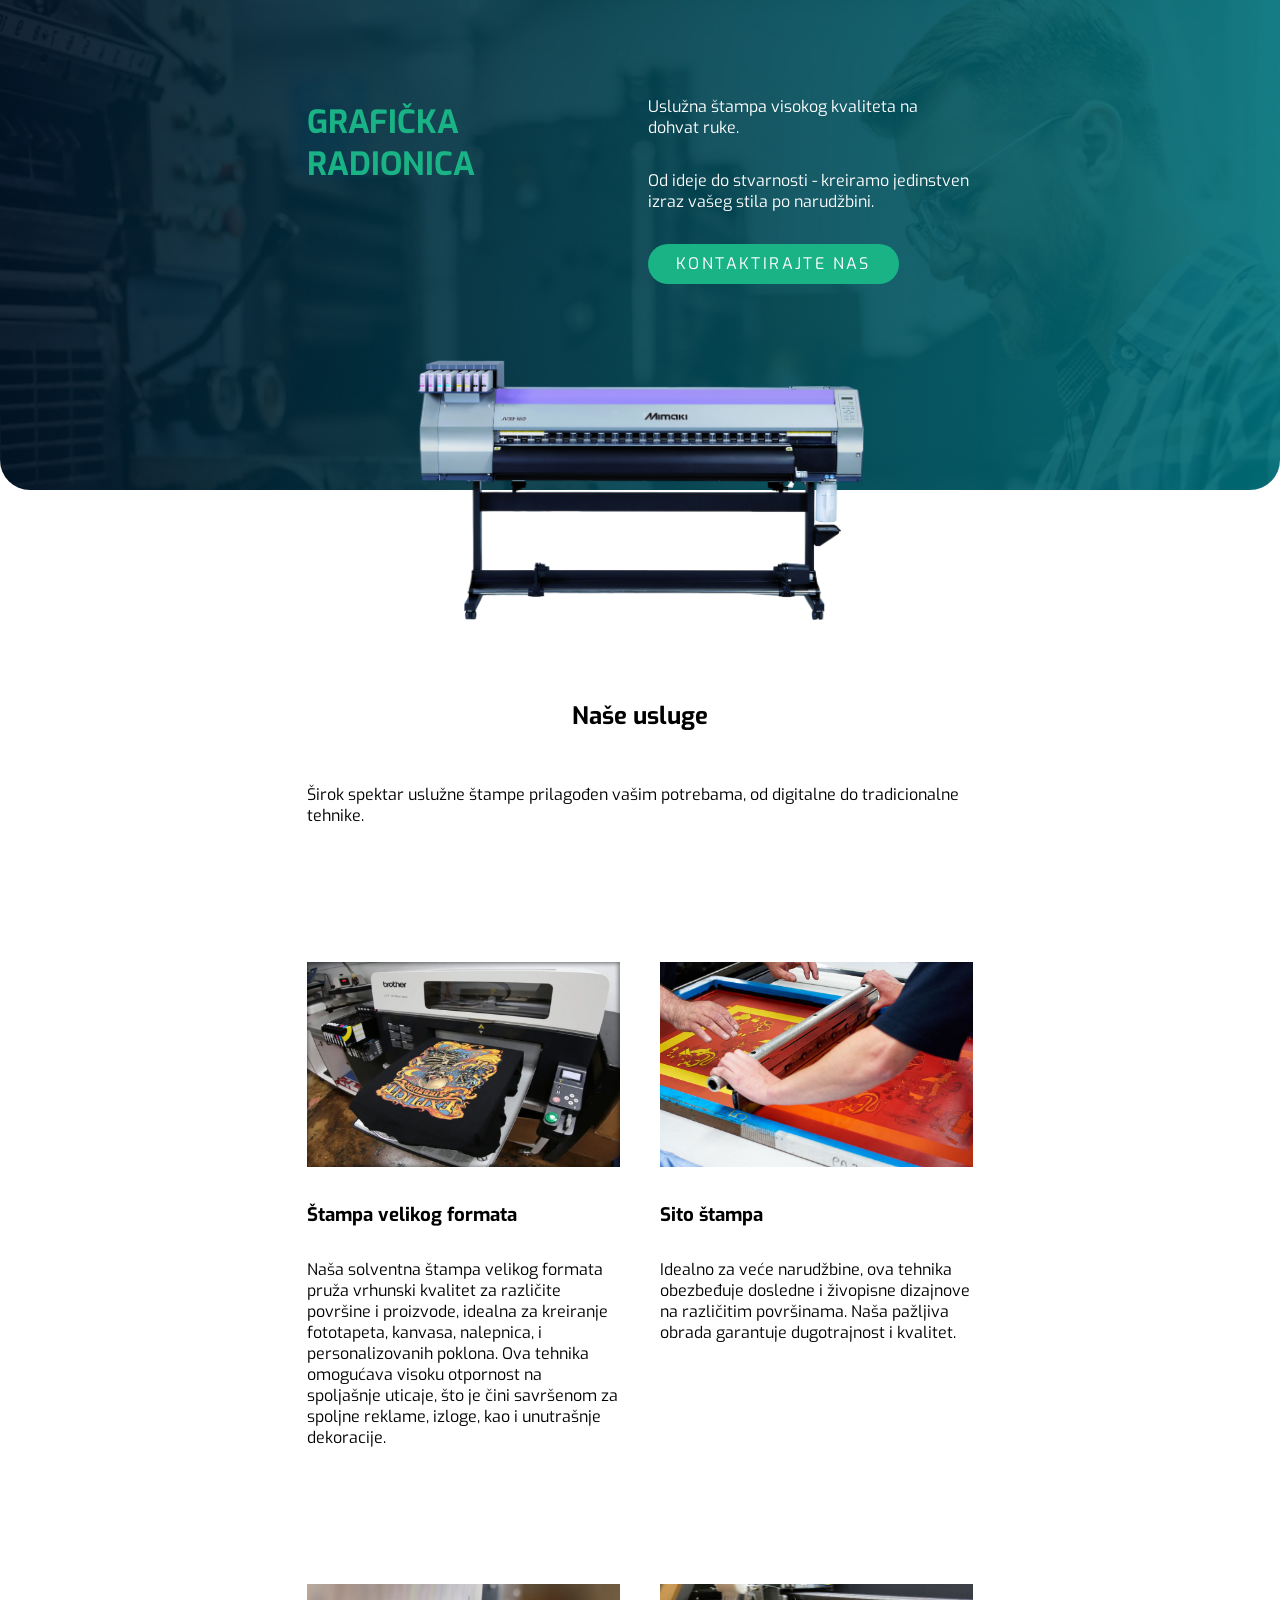
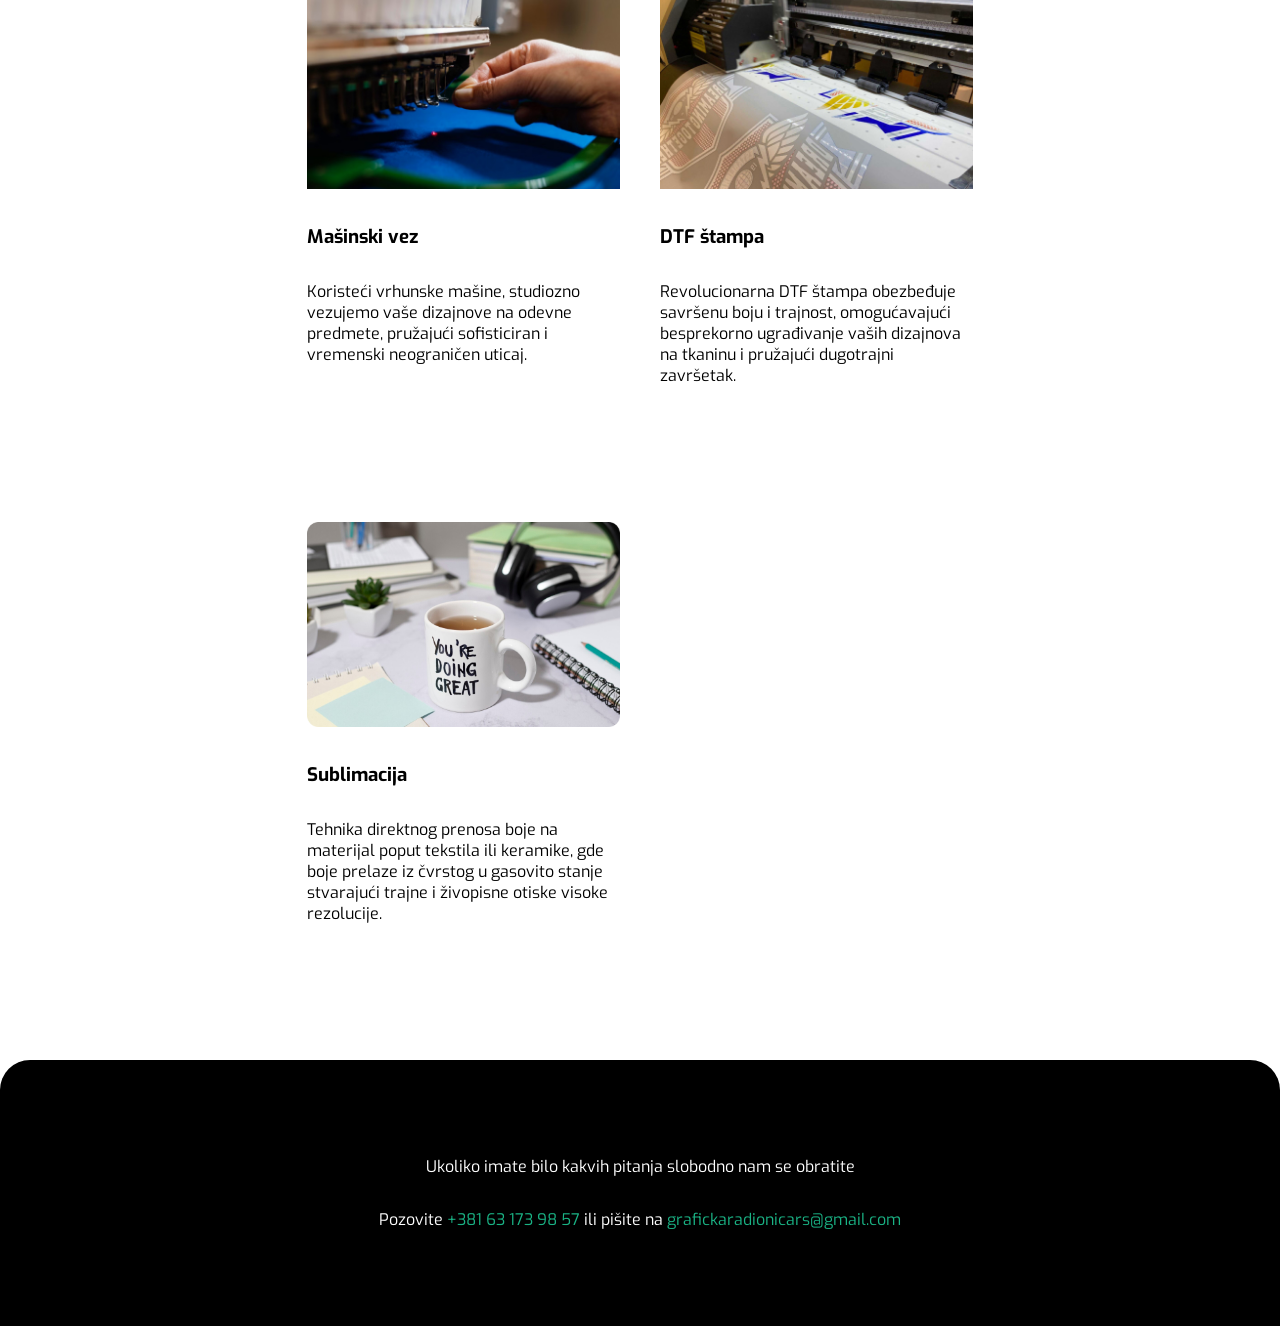
==== commit f9f7ca34: "Implemented home page and sublimacija page" ====
--- a/index.html
+++ b/index.html
@@ -1,282 +1,124 @@
 <!DOCTYPE html>
-<html lang="en">
+<html lang="sr">
   <head>
     <meta charset="UTF-8" />
     <meta name="viewport" content="width=device-width, initial-scale=1.0" />
 
     <link rel="icon" type="image/x-icon" href="./images/favicon.png">
 
-    <link
-      href="https://fonts.googleapis.com/css2?family=Exo:wght@400;600&display=swap"
-      rel="stylesheet"
-    />
-    <link
-      href="https://fonts.googleapis.com/css2?family=Bitter:wght@400;700&display=swap"
-      rel="stylesheet"
-    />
-    <link rel="stylesheet" href="css/index-styles.css" />
-    <title>Graficka Radionica</title>
+    <link rel="stylesheet" href="css/page.css" />
+    <link rel="stylesheet" href="css/header.css" />
+    <link rel="stylesheet" href="css/main.css" />
+    <link rel="stylesheet" href="css/footer.css" />
+
+    <title>Grafička Radionica</title>
   </head>
+
   <body>
-    <nav class="navbar">
-      <img src="images/logo.png" alt="Logo" class="navbar-logo" />
-      <div class="hamburger-menu">&#9776;</div>
-      <div class="container">
-        <div class="navbar-links">
-          <a href="#usluge">USLUGE</a>
-          <a href="#galerija">GALERIJA</a>
-          <a href="#kontakt">KONTAKT</a>
-          <a href="#poruci" class="order">PORUČI</a>
+    <header id="header" class="container">
+      <div id="header-content">
+        <h1>GRAFIČKA RADIONICA</h1>
+
+        <div>
+          <p>Uslužna štampa visokog kvaliteta na dohvat ruke.</p>
+
+          <p>Od ideje do stvarnosti - kreiramo jedinstven izraz vašeg stila po narudžbini.</p>        
+
+          <a href="#footer" class="button">KONTAKTIRAJTE NAS</a>
         </div>
       </div>
-    </nav>
+      
+      <img id="header-image" src="images/stampa-velikog-formata/header.png" />
+    </header>
 
-    <section>
-      <div class="container">
-        <div class="background-content">
-          <img
-            src="images/Background.jpg"
-            alt="Background"
-            class="background"
-          />
-          <div class="text">
-            <p>Uslužna štampa visokog kvaliteta na dohvat ruke</p>
-            <p>
-              Od ideje do stvarnosti - kreiramo jedinstven izraz vašeg stila po
-              narudžbini
-            </p>
-            <a href="#poruci" class="order">PORUČI</a>
-          </div>
+    <main id="main">
+      <section class="container">
+        <div class="vertical-content-single">
+          <h2>Naše usluge</h2>
+
+          <p>
+            Širok spektar uslužne štampe prilagođen vašim potrebama, od digitalne do tradicionalne tehnike.
+          </p>
         </div>
-      </div>
-    </section>
+      </section>
 
-    <section class="section">
-      <div class="container">
-        <h2 id="usluge">Naše usluge</h2>
+      <section class="container">
+        <div class="vertical-content">
+          <a href="stampa-velikog-formata.html">
+            <img src="images/dtg-stampa.jpg" alt="Štampa velikog formata" />
+          </a>
 
-        <p>
-          Širok spektar uslužne štampe prilagođen vašim <br />
-          potrebama, od digitalne do tradicionalne tehnike.
-        </p>
+          <h3>Štampa velikog formata</h3>
 
-        <div class="services-container">
-          <div class="service-item">
-            <img src="images/sito-stampa.jpg" alt="Sito štampa" />
+          <p>
+            Naša solventna štampa velikog formata pruža vrhunski kvalitet za različite površine i proizvode, idealna za kreiranje fototapeta, kanvasa, nalepnica, i personalizovanih poklona. Ova tehnika omogućava visoku otpornost na spoljašnje uticaje, što je čini savršenom za spoljne reklame, izloge, kao i unutrašnje dekoracije.
+          </p>
+        </div>
 
-            <h3>Sito štampa</h3>
+        <div class="vertical-content">
+          <img src="images/sito-stampa.jpg" alt="Sito štampa" />
 
-            <p>
-              Idealno za veće narudžbine, ova tehnika obezbeđuje dosledne i
-              živopisne dizajnove na različitim površinama. Naša pažljiva obrada
-              garantuje dugotrajnost i kvalitet.
-            </p>
-          </div>
+          <h3>Sito štampa</h3>
 
-          <div class="service-item">
-            <img src="images/dtg-stampa.jpg" alt="DTG štampa" />
+          <p>
+            Idealno za veće narudžbine, ova tehnika obezbeđuje dosledne i
+            živopisne dizajnove na različitim površinama. Naša pažljiva obrada
+            garantuje dugotrajnost i kvalitet.
+          </p>
+        </div>
+      </section>
 
-            <h3>DTG štampa</h3>
+      <section class="container">
+        <div class="vertical-content">
+          <img src="images/masinski-vez.jpg" alt="Mašinski vez" />
 
-            <p>
-              Koristimo najsavremenije printere kako bismo preneli kompleksne
-              dizajnove direktno na odevne predmete, rezultirajući u printovima
-              visoke rezolucije sa izuzetnom jasnoćom i reprodukcijom boja.
-            </p>
-          </div>
+          <h3>Mašinski vez</h3>
 
-          <div class="service-item">
-            <img src="images/masinski-vez.jpg" alt="Mašinski vez" />
+          <p>
+            Koristeći vrhunske mašine, studiozno vezujemo vaše dizajnove na
+            odevne predmete, pružajući sofisticiran i vremenski neograničen
+            uticaj.
+          </p>
+        </div>
 
-            <h3>Mašinski vez</h3>
+        <div class="vertical-content">
+          <img src="images/dtf-stampa.jpg" alt="DTF štampa" />
 
-            <p>
-              Koristeći vrhunske mašine, studiozno vezujemo vaše dizajnove na
-              odevne predmete, pružajući sofisticiran i vremenski neograničen
-              uticaj.
-            </p>
-          </div>
+          <h3>DTF štampa</h3>
 
-          <div class="service-item">
-            <img src="images/dtf-stampa.jpg" alt="DTF štampa" />
+          <p>
+            Revolucionarna DTF štampa obezbeđuje savršenu boju i trajnost,
+            omogućavajući besprekorno ugrađivanje vaših dizajnova na tkaninu i
+            pružajući dugotrajni završetak.
+          </p>
+        </div>
+      </section>
 
-            <h3>DTF štampa</h3>
+      <section class="container">
+        <div class="vertical-content">
+          <a href="sublimacija.html">
+            <img src="images/sublimacija.jpg" alt="Sublimacija" />
+          </a>
 
-            <p>
-              Revolucionarna DTF štampa obezbeđuje savršenu boju i trajnost,
-              omogućavajući besprekorno ugrađivanje vaših dizajnova na tkaninu i
-              pružajući dugotrajni završetak.
-            </p>
-          </div>
+          <h3>Sublimacija</h3>
 
-          <div class="service-item">
-            <img src="images/sublimacija.jpg" alt="Sublimacija" />
+          <p>
+            Tehnika direktnog prenosa boje na materijal poput tekstila ili
+            keramike, gde boje prelaze iz čvrstog u gasovito stanje stvarajući
+            trajne i živopisne otiske visoke rezolucije.
+          </p>
+        </div>
+      </section>
+    </main>
 
-            <h3>Sublimacija</h3>
+    <footer id="footer">
+      <p>Ukoliko imate bilo kakvih pitanja slobodno nam se obratite</p>
 
-            <p>
-              Tehnika direktnog prenosa boje na materijal poput tekstila ili
-              keramike, gde boje prelaze iz čvrstog u gasovito stanje stvarajući
-              trajne i živopisne otiske visoke rezolucije.
-            </p>
-          </div>
-        </div>
-      </div>
-    </section>
-
-    <section class="section">
-      <div class="container">
-        <h2 id="galerija">Galerija</h2>
-
-        <p>
-          Širok spektar uslužne štampe prilagođen vašim <br />
-          potrebama, od digitalne do tradicionalne tehnike.
-        </p>
-      </div>
-
-      <div class="gallery-grid">
-        <video width="300" height="425" autoplay muted loop>
-          <source src="videos/sito-stampa-1.mp4" type="video/mp4">
-          Vaš pretraživač ne podržava video zapise.
-        </video>
-
-        <video width="300" height="425" autoplay muted loop>
-          <source src="videos/sito-stampa-2.mp4" type="video/mp4">
-          Vaš pretraživač ne podržava video zapise.
-        </video>
-
-        <video width="300" height="425" autoplay muted loop>
-          <source src="videos/sito-stampa-3.mp4" type="video/mp4">
-          Vaš pretraživač ne podržava video zapise.
-        </video>
-
-        <img src="images/image-7.jpg" alt="Image 7" />
-        <img src="images/image-9.jpg" alt="Image 9" />
-        <img src="images/3.jpg" alt="Image 3" />
-
-        <img src="images/image-5.jpg" alt="Image 5" />
-        <img src="images/image-4.jpg" alt="Image 4" />
-        <img src="images/image-3.jpg" alt="Image 3" />
-
-        <img src="images/8.jpg" alt="Image 8" />
-        <img src="images/5.jpg" alt="Image 5" />
-        <img src="images/6.jpg" alt="Image 6" />
-
-        <img src="images/7.jpg" alt="Image 7" />
-        <img src="images/image-10.jpg" alt="Image 10" />
-        <img src="images/image-1.jpg" alt="Image 1" />
-
-        <img src="images/image-6.jpg" alt="Image 6" />
-        <img src="images/4.jpg" alt="Image 4" />
-        <img src="images/image-8.jpg" alt="Image 8" />
-      </div>
-    </section>
-
-    <section class="section">
-      <div class="container">
-        <h2 class="title">Zašto odabrati nas</h2>
-      </div>
-
-      <div class="features-container">
-        <div class="feature">
-          <img
-            src="images/mask-group-5.png"
-            alt="Feature Image"
-            class="feature-image"
-          />
-
-          <div class="feature-text">
-            <h3>Personalizacija</h3>
-
-            <p>Štampa prilagođena vašim potrebama</p>
-          </div>
-        </div>
-        <div class="feature">
-          <img
-            src="images/mask-group-4.png"
-            alt="Feature Image"
-            class="feature-image"
-          />
-
-          <div class="feature-text">
-            <h3>Brza isporuka</h3>
-
-            <p>Efikasnost u svakom koraku od dizajna do vaše adrese</p>
-          </div>
-        </div>
-        <div class="feature">
-          <img
-            src="images/mask-group-3.png"
-            alt="Feature Image"
-            class="feature-image"
-          />
-
-          <div class="feature-text">
-            <h3>Vrhunski kvalitet</h3>
-
-            <p>Garancije visokog standarda u svakom segmentu</p>
-          </div>
-        </div>
-      </div>
-      <div class="features-container">
-        <div class="feature">
-          <img
-            src="images/mask-group-2.png"
-            alt="Feature Image"
-            class="feature-image"
-          />
-
-          <div class="feature-text">
-            <h3>Kustomizacija</h3>
-
-            <p>Raznovrsnost opcija materijala, boja i veličina</p>
-          </div>
-        </div>
-        <div class="feature">
-          <img
-            src="images/mask-group-1.png"
-            alt="Feature Image"
-            class="feature-image"
-          />
-
-          <div class="feature-text">
-            <h3>Konkurentne cene</h3>
-
-            <p>Visokokvalitetna štampa po pristupačnim cenama</p>
-          </div>
-        </div>
-        <div class="feature">
-          <img
-            src="images/mask-group.png"
-            alt="Feature Image"
-            class="feature-image"
-          />
-
-          <div class="feature-text">
-            <h3>Sigurnost</h3>
-
-            <p>Garancija u ispunjavanju očekivanja korisnika</p>
-          </div>
-        </div>
-      </div>
-    </section>
-
-    <footer class="footer" id="poruci">
-      <div class="container">
-        <p>Ukoliko imate bilo kakvih pitanja<br />slobodno nam se obratite</p>
-
-        <p id="kontakt">Pozovite
-          <a href="tel:+381631739857" class="btn rounded-0 bg-red">
-            <i class="fa-sharp fa-solid fa-square-phone-flip fa-lg me-0 me-sm-2"></i>
-
-            <span class="d-none d-sm-inline">+381 63 173 98 57</span>
-          </a>
-          ili pišite na
-          <a href="mailto:grafickaradionicars@gmail.com">grafickaradionicars@gmail.com</a>
-        </p>
-      </div>
+      <p>Pozovite 
+        <a href="tel:+381631739857">+381 63 173 98 57</a>
+        ili pišite na 
+        <a href="mailto:grafickaradionicars@gmail.com">grafickaradionicars@gmail.com</a>
+      </p>
     </footer>
-    
-    <script src="js/index.js"></script>
   </body>
 </html>
--- a/css/page.css
+++ b/css/page.css
@@ -0,0 +1,73 @@
+@font-face {
+    font-family: "Exo";
+    src: url("../fonts/Exo.ttf");
+}
+
+:root {
+    --teal: #1AB385;
+    --main-font: "Exo";
+}
+
+* {
+    box-sizing: border-box;
+    font-family: var(--main-font);
+}
+
+html {
+    scroll-behavior: smooth;
+}
+
+body {
+    display: flex;
+    flex-direction: column;
+    margin: 0;
+    width: 100%;
+}
+
+ul {
+    flex-direction: column;
+}
+
+h3 {
+    margin-bottom: 0;
+}
+
+.container {
+    padding: 0 4vw 0 4vw;
+}
+
+.button {
+    display: flex;
+    flex-grow: 0;
+    flex-shrink: 1;
+    text-decoration: none;
+    color: white;
+    background-color: orange;
+    font-size: 1em;
+    line-height: 1em;
+    letter-spacing: 0.15em;
+    padding: 0.75em 1.75em 0.75em 1.75em;
+    border-radius: 2em;
+    justify-content: center;
+    background-color: var(--teal);
+    margin-block-start: 1em;
+    margin-block-end: 1em;
+}
+
+@media (min-width: 750px) {
+    .container {
+        padding: 0 8vw 0 8vw;
+    }
+}
+
+@media (min-width: 900px) {
+    .container {
+        padding: 0 16vw 0 16vw;
+    }
+}
+
+@media (min-width: 1200px) {
+    .container {
+        padding: 0 24vw 0 24vw;
+    }
+}
--- a/css/header.css
+++ b/css/header.css
@@ -0,0 +1,57 @@
+#header {
+    display: flex;
+    position: relative;
+    background-color: var(--teal);
+    border-bottom-left-radius: 30px;
+    border-bottom-right-radius: 30px;
+    flex-direction: column;
+    align-items: center;
+    padding-top: 80px;
+    padding-bottom: 190px;
+    margin-bottom: 190px;
+    color: white;
+    background-image: url("../images/header/background.jpg");
+    background-size: cover;
+}
+
+#header-content {
+    display: flex;
+    flex-direction: column;
+    flex-basis: 50%;
+    gap: 1em;
+}
+
+#header-content > h1 {
+    display: flex;
+    flex-basis: 50%;
+    text-align: center;
+    color: var(--teal)
+}
+
+#header-content > div {
+    display: flex;
+    flex-direction: column;
+    flex-basis: 50%;
+    align-items: start;
+}
+
+#header-image {
+    position: absolute;
+    display: flex;
+    bottom: 0;
+    height: 260px;
+    max-width: 80%;
+    transform: translateY(130px);
+    object-fit: contain;
+}
+
+@media (min-width: 750px) {
+    #header-content {
+        flex-direction: row;
+        flex-basis: 100%;
+    }
+
+    #header-content > h1 {
+        text-align: start;
+    }
+}
--- a/css/main.css
+++ b/css/main.css
@@ -0,0 +1,94 @@
+#main {
+    color: black;
+    display: flex;
+    flex-direction: column;
+}
+
+#main section {
+    display: flex;
+    gap: 6%;
+    margin-bottom: 20px;
+    flex-direction: column;
+}
+
+.reverse-section {
+    flex-direction: column-reverse !important;
+}
+
+.vertical-content {
+    display: flex;
+    align-items: start;
+    align-content: start;
+    flex-wrap: wrap;
+    gap: 1em;
+    margin-bottom: 20px;
+}
+
+.vertical-content img {
+    display: flex;
+    width: 100%;
+}
+
+.vertical-content a {
+    display: flex;
+    width: 100%;
+}
+
+.horizontal-content {
+    display: flex;
+    flex-direction: row;
+    gap: 6%;
+    width: 100%;
+    margin-bottom: 20px;
+}
+
+.vertical-content-single {
+    display: flex;
+    align-items: start;
+    flex-wrap: wrap;
+    gap: 1em;
+    margin-bottom: 20px;
+    justify-content: center;
+}
+
+.horizontal-content img {
+    display: flex;
+    object-fit: cover;
+    width: 47%;
+}
+
+.horizontal-content-single {
+    display: flex;
+    flex-direction: row;
+    width: 100%;
+    margin-bottom: 20px;
+}
+
+.horizontal-content-single img {
+    display: flex;
+    object-fit: cover;
+    width: 100%;
+}
+
+@media (min-width: 750px) {
+    #main section {
+        flex-direction: row;
+        margin-bottom: 100px;
+    }
+
+    .reverse-section {
+        flex-direction: unset !important;
+    }
+
+    .vertical-content {
+        width: 47%;
+    }
+
+    .horizontal-content {
+        width: 47%;
+    }
+    
+    .horizontal-content-single {
+        width: 47%;
+    }
+}
--- a/css/footer.css
+++ b/css/footer.css
@@ -0,0 +1,17 @@
+#footer {
+    display: flex;
+    flex-direction: column;
+    justify-content: center;
+    align-items: center;
+    padding-top: 80px;
+    padding-bottom: 80px;
+    border-top-left-radius: 30px;
+    border-top-right-radius: 30px;
+    background-color: black;
+    color: white;
+}
+
+#footer > p > a {
+    color: var(--teal);
+    text-decoration: none;
+}
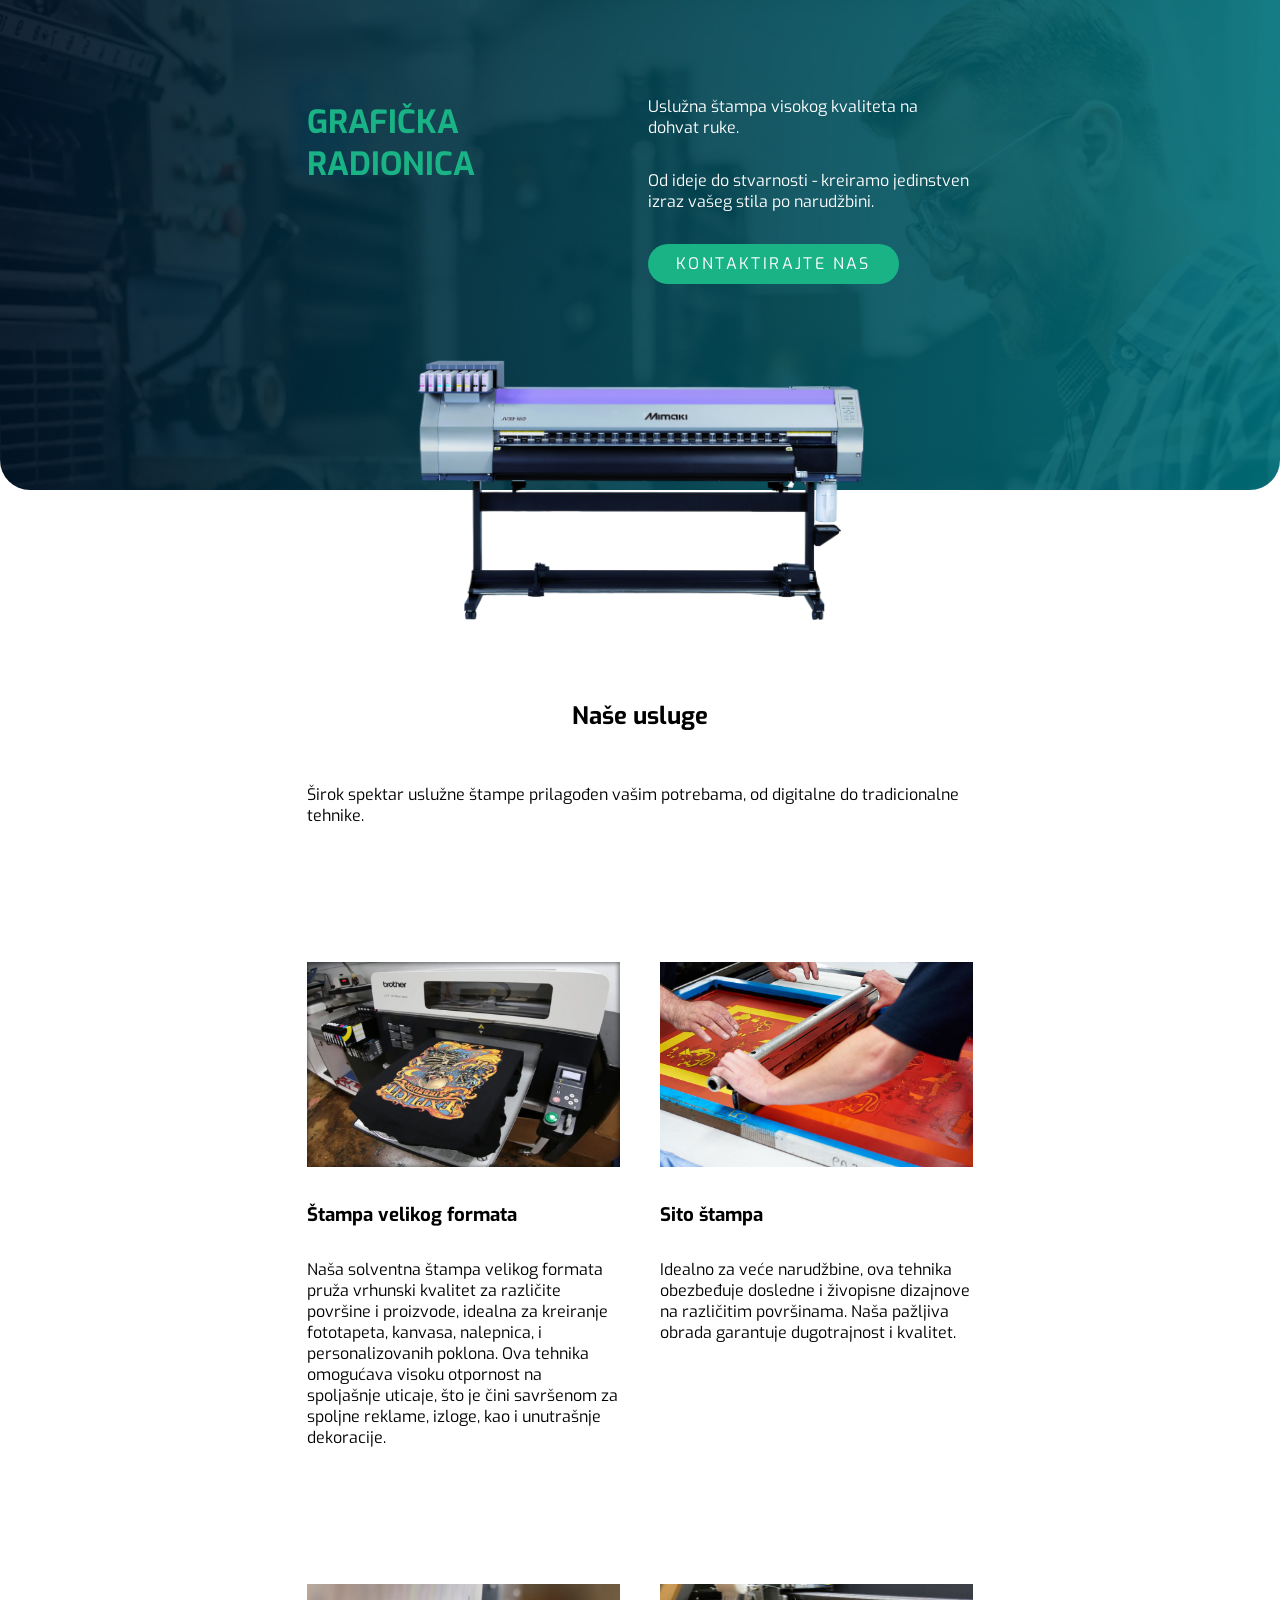
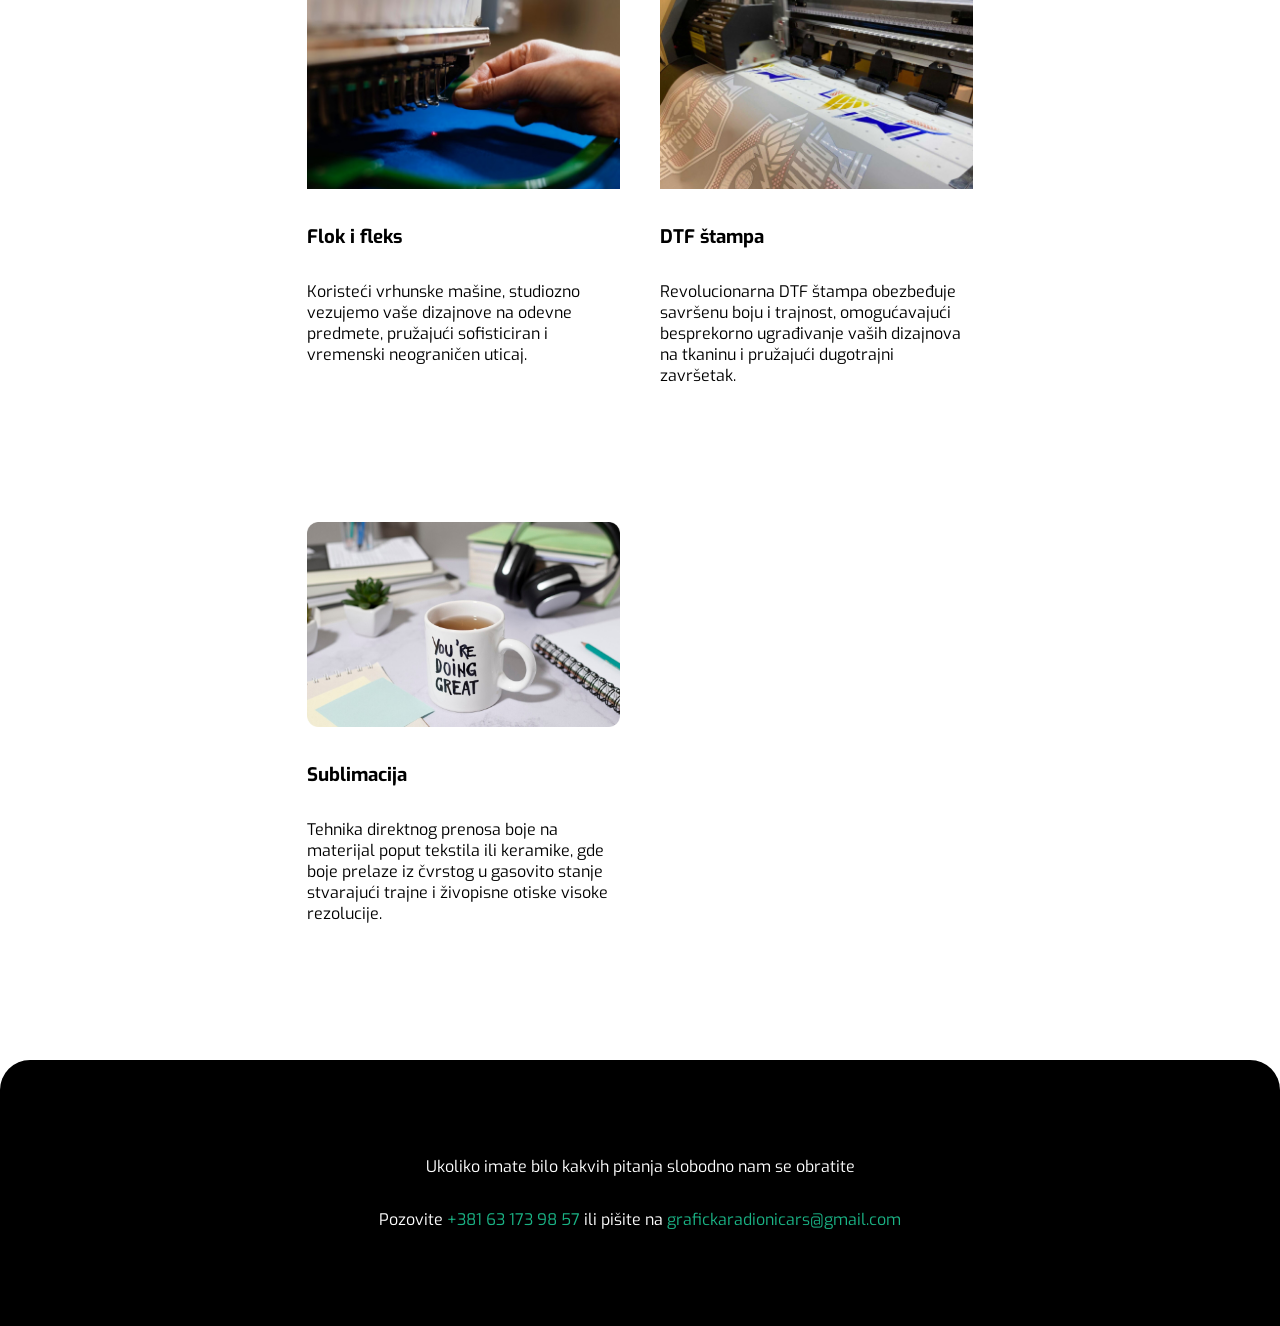
==== commit 18d9572b: "Implemented rest of pages" ====
--- a/index.html
+++ b/index.html
@@ -56,7 +56,9 @@
         </div>
 
         <div class="vertical-content">
-          <img src="images/sito-stampa.jpg" alt="Sito štampa" />
+          <a href="sito-stampa.html">
+            <img src="images/sito-stampa.jpg" alt="Sito štampa" />
+          </a>
 
           <h3>Sito štampa</h3>
 
@@ -70,9 +72,11 @@
 
       <section class="container">
         <div class="vertical-content">
-          <img src="images/masinski-vez.jpg" alt="Mašinski vez" />
+          <a href="flok-fleks-stampa.html">
+            <img src="images/masinski-vez.jpg" alt="Mašinski vez" />
+          </a>
 
-          <h3>Mašinski vez</h3>
+          <h3>Flok i fleks</h3>
 
           <p>
             Koristeći vrhunske mašine, studiozno vezujemo vaše dizajnove na
@@ -82,7 +86,9 @@
         </div>
 
         <div class="vertical-content">
-          <img src="images/dtf-stampa.jpg" alt="DTF štampa" />
+          <a href="dtf-stampa.html">
+            <img src="images/dtf-stampa.jpg" alt="DTF štampa" />
+          </a>
 
           <h3>DTF štampa</h3>
 
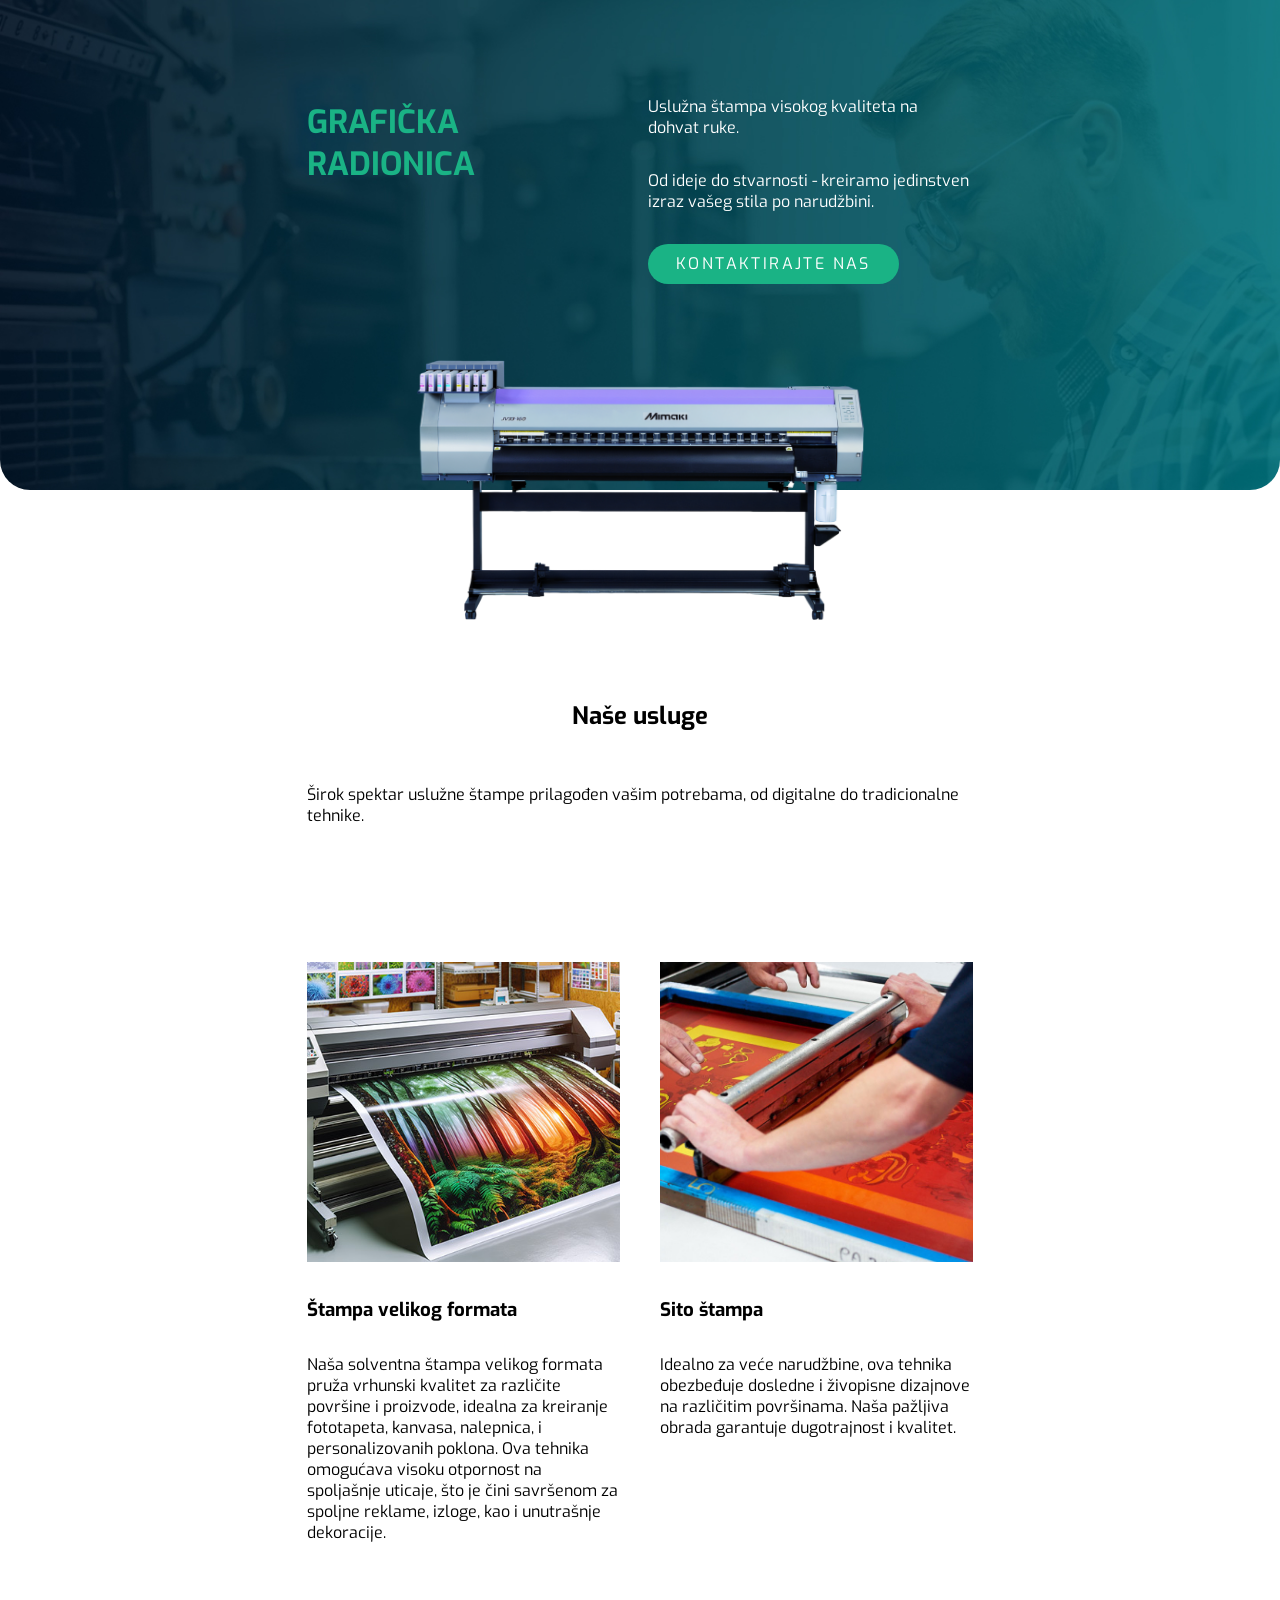
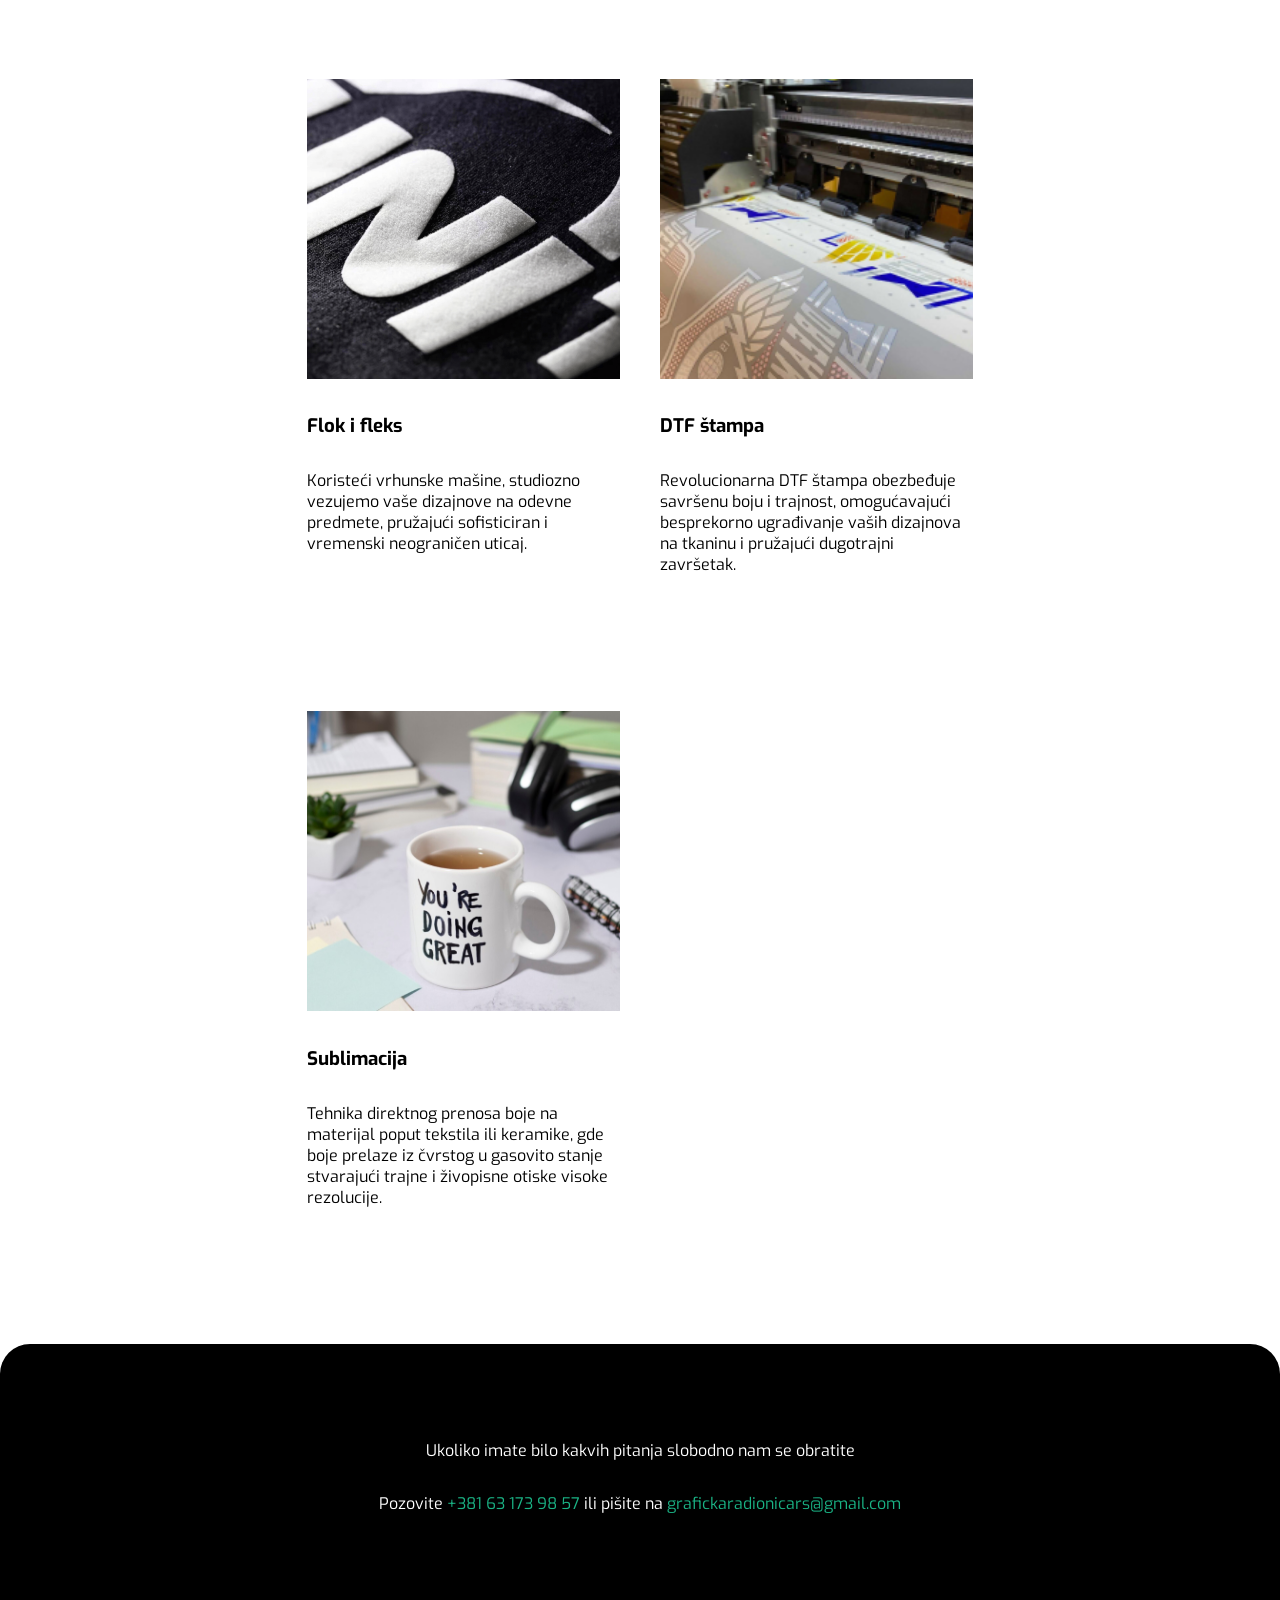
==== commit 80a03bdf: "Resolevd client comments" ====
--- a/index.html
+++ b/index.html
@@ -73,7 +73,7 @@
       <section class="container">
         <div class="vertical-content">
           <a href="flok-fleks-stampa.html">
-            <img src="images/masinski-vez.jpg" alt="Mašinski vez" />
+            <img src="images/flok-fleks-stampa/section-4.png" alt="Mašinski vez" />
           </a>
 
           <h3>Flok i fleks</h3>
@@ -117,7 +117,7 @@
       </section>
     </main>
 
-    <footer id="footer">
+    <footer id="footer" class="container">
       <p>Ukoliko imate bilo kakvih pitanja slobodno nam se obratite</p>
 
       <p>Pozovite 
--- a/css/main.css
+++ b/css/main.css
@@ -27,6 +27,8 @@
 .vertical-content img {
     display: flex;
     width: 100%;
+    height: 300px;
+    object-fit: cover;
 }
 
 .vertical-content a {
